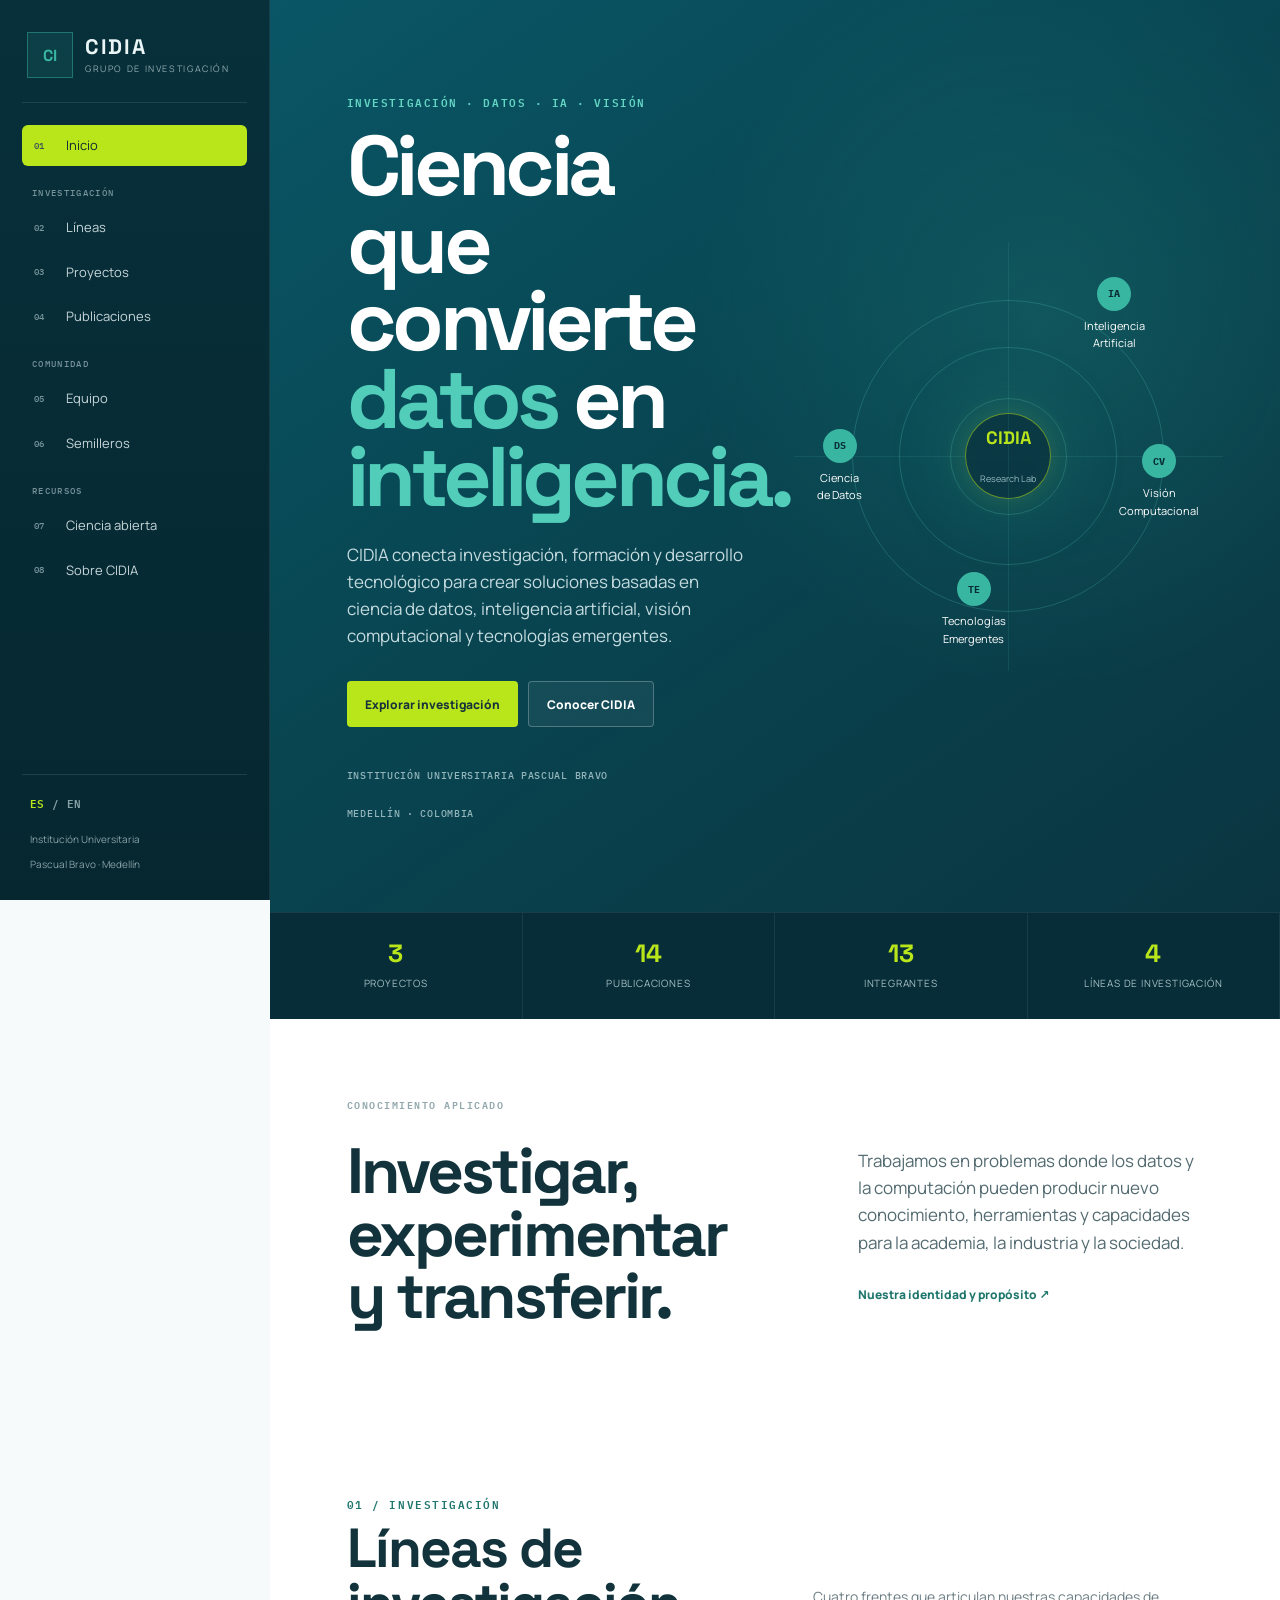
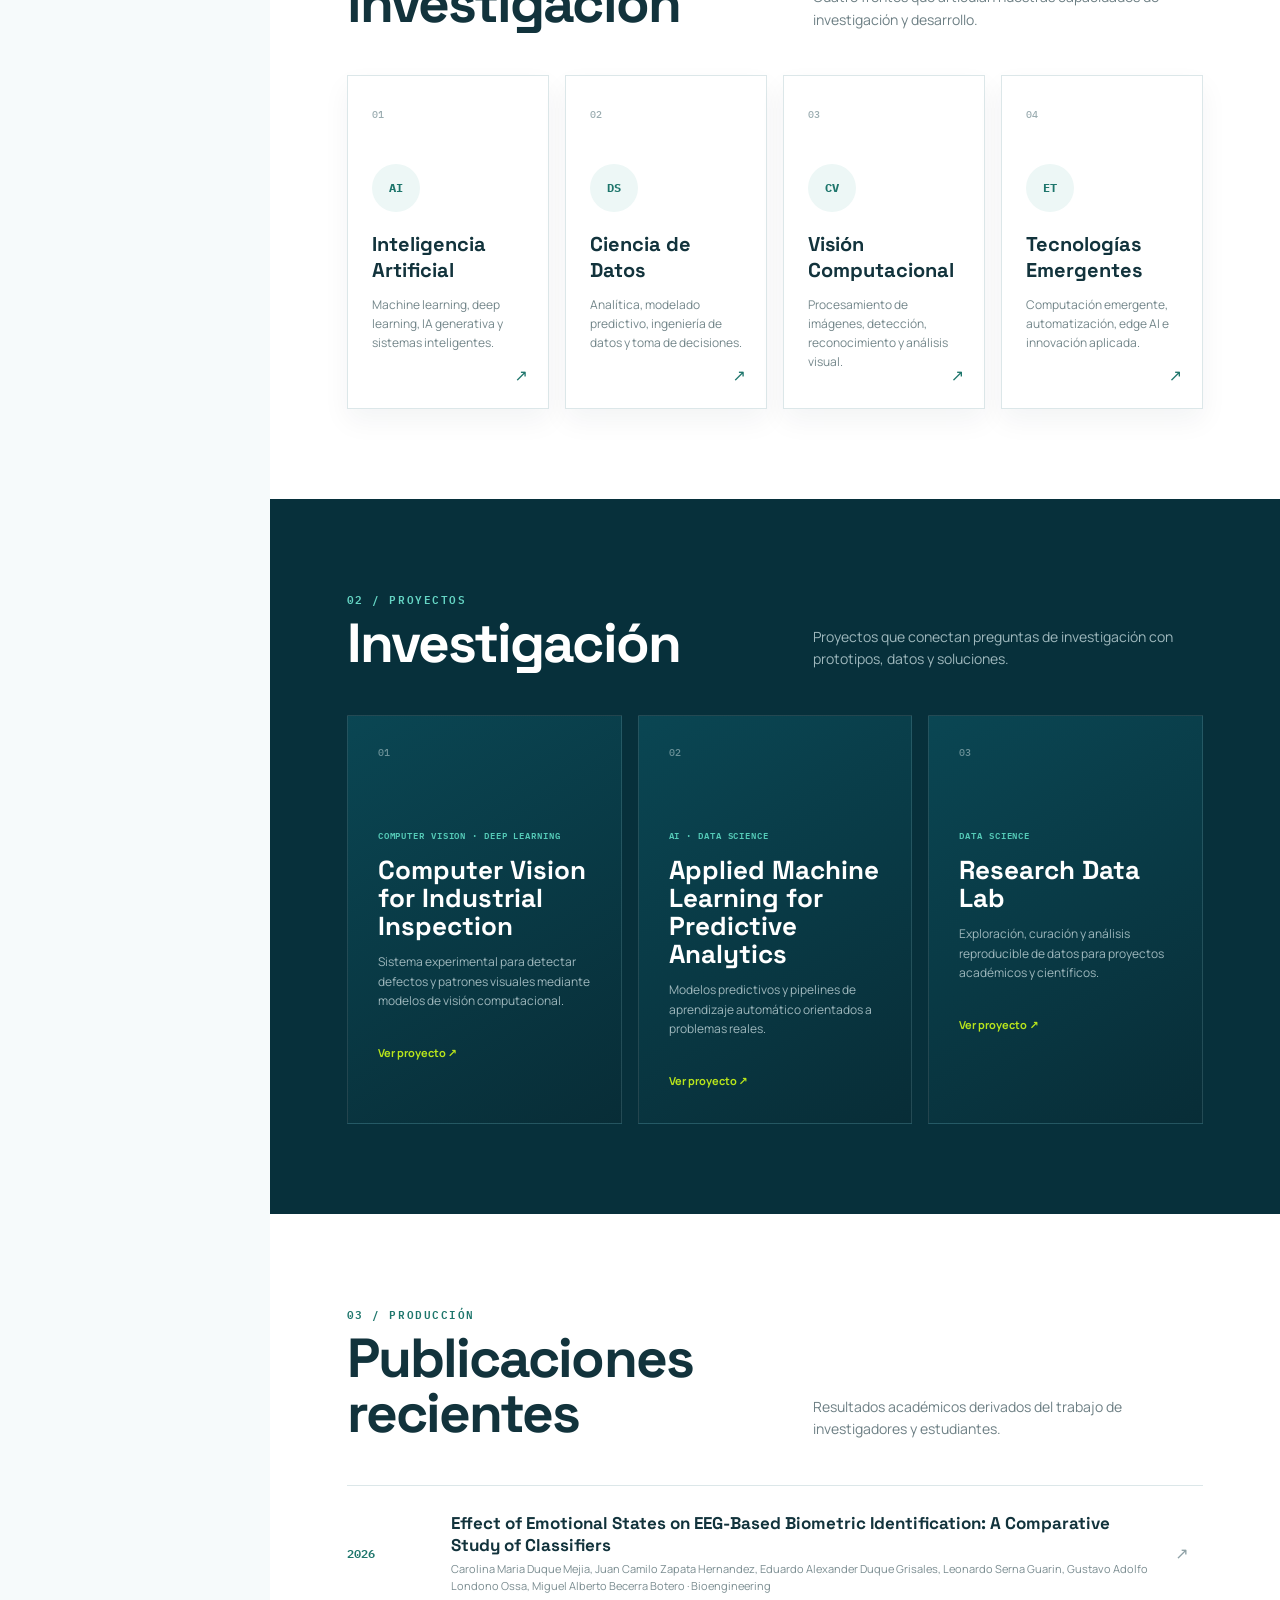
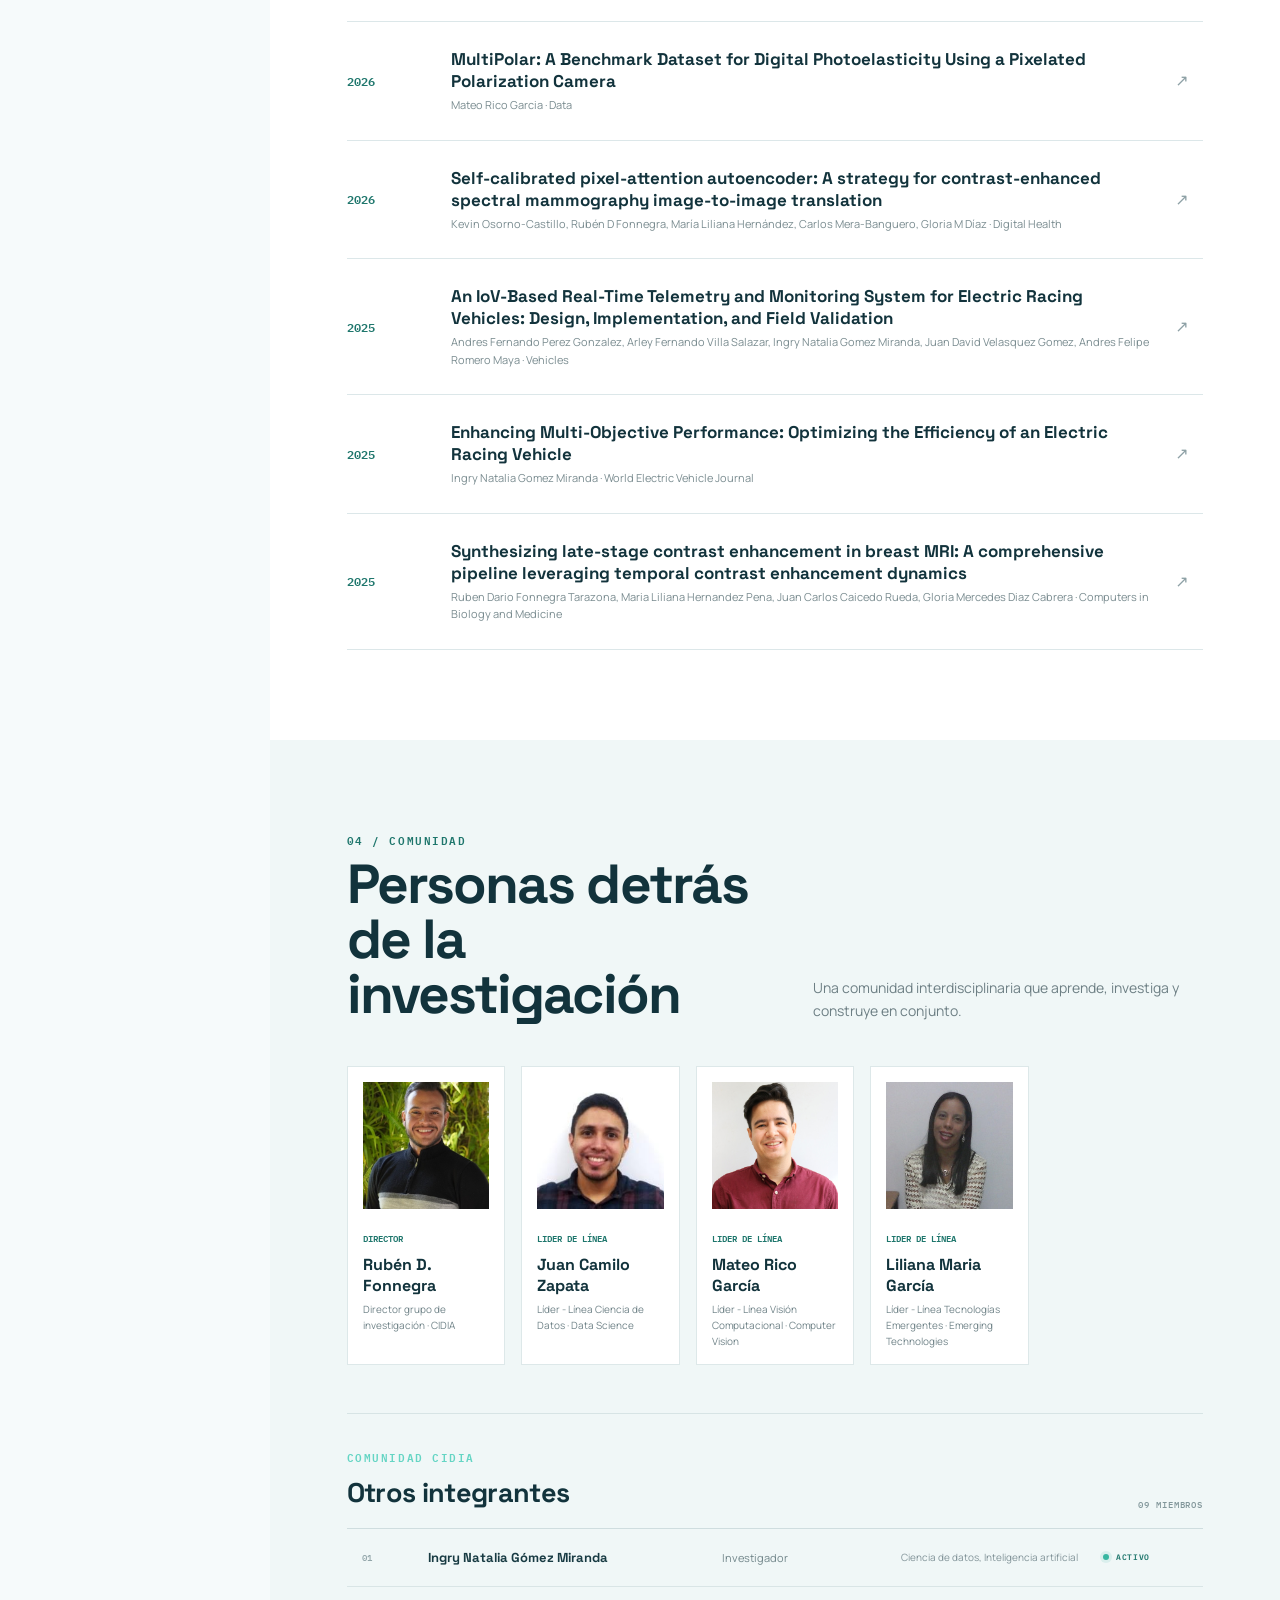
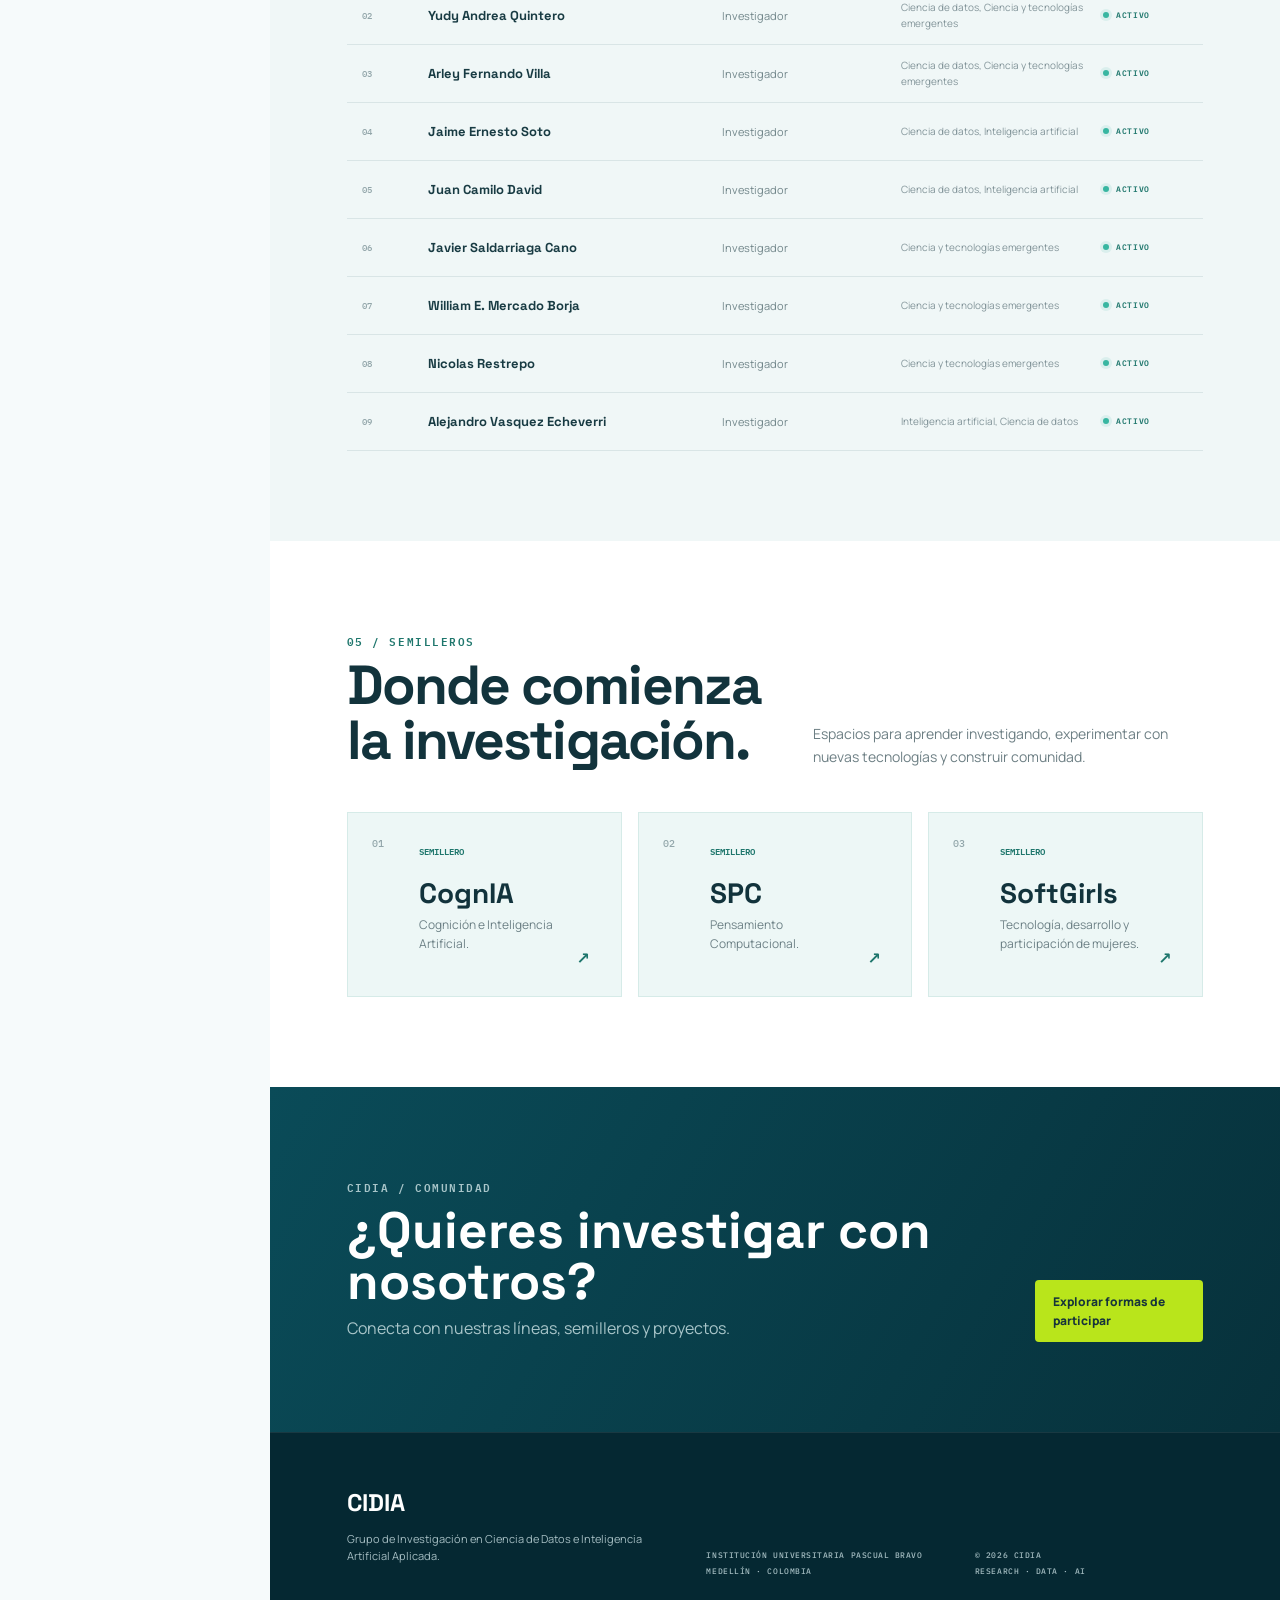
==== index.html @ 4a0ccb15 "Initial website" ====
<!DOCTYPE html>
<html lang="es">

<head>
  <!-- =====================================================
       METADATA
       ===================================================== -->
  <meta charset="UTF-8">
  <meta name="viewport" content="width=device-width, initial-scale=1">
  <meta name="description" content="CIDIA — Grupo de Investigación en Ciencia de Datos e Inteligencia Artificial Aplicada.">

  <title>CIDIA | Ciencia de Datos e Inteligencia Artificial</title>

  <!-- =====================================================
       FONTS
       ===================================================== -->
  <link rel="preconnect" href="https://fonts.googleapis.com">
  <link rel="preconnect" href="https://fonts.gstatic.com" crossorigin>
  <link href="https://fonts.googleapis.com/css2?family=IBM+Plex+Mono:wght@400;500;600&family=Manrope:wght@400;500;600;700;800&family=Space+Grotesk:wght@500;600;700&display=swap" rel="stylesheet">

  <!-- Main stylesheet -->
  <link rel="stylesheet" href="assets/css/styles.css">
</head>

<body>

  <!-- =====================================================
       SIDEBAR
       ===================================================== -->
  <aside class="sidebar" id="sidebar">

    <!-- Brand -->
    <a class="brand" href="#home">
      <span class="brand-symbol">CI</span>

      <span>
        <strong>CIDIA</strong>
        <small>Grupo de Investigación</small>
      </span>
    </a>

    <!-- Navigation -->
    <nav class="side-nav" aria-label="Navegación principal">

      <a class="active" href="#home">
        <span>01</span>
        Inicio
      </a>

      <p>Investigación</p>

      <a href="#research">
        <span>02</span>
        Líneas
      </a>

      <a href="#projects">
        <span>03</span>
        Proyectos
      </a>

      <a href="#publications">
        <span>04</span>
        Publicaciones
      </a>

      <p>Comunidad</p>

      <a href="#people">
        <span>05</span>
        Equipo
      </a>

      <a href="#seedbeds">
        <span>06</span>
        Semilleros
      </a>

      <p>Recursos</p>

      <a href="page.html?content=pages/open-science">
        <span>07</span>
        Ciencia abierta
      </a>

      <a href="page.html?content=pages/about">
        <span>08</span>
        Sobre CIDIA
      </a>

    </nav>

    <!-- Sidebar footer -->
    <div class="sidebar-bottom">

      <div class="language">
        <a class="active" href="index.html">ES</a>
        <span>/</span>
        <a href="#" title="Versión inglesa por configurar">EN</a>
      </div>

      <small>
        Institución Universitaria<br>
        Pascual Bravo · Medellín
      </small>

    </div>

  </aside>


  <!-- =====================================================
       MOBILE HEADER
       ===================================================== -->
  <header class="mobile-header">

    <a class="mobile-brand" href="#home">CIDIA</a>

    <button
      id="menuToggle"
      aria-label="Abrir navegación"
      aria-expanded="false">
      ☰
    </button>

  </header>


  <!-- =====================================================
       MAIN SITE
       ===================================================== -->
  <main class="site-shell">


    <!-- ===================================================
         01. HERO
         =================================================== -->
    <section class="hero" id="home">

      <!-- Hero content -->
      <div class="hero-content">

        <p class="eyebrow">
          INVESTIGACIÓN · DATOS · IA · VISIÓN
        </p>

        <h1>
          Ciencia que convierte
          <span>datos</span>
          en
          <span>inteligencia.</span>
        </h1>

        <p class="hero-lead">
          CIDIA conecta investigación, formación y desarrollo tecnológico
          para crear soluciones basadas en ciencia de datos, inteligencia
          artificial, visión computacional y tecnologías emergentes.
        </p>

        <div class="hero-actions">

          <a class="button primary" href="#research">
            Explorar investigación
          </a>

          <a class="button ghost" href="page.html?content=pages/about">
            Conocer CIDIA
          </a>

        </div>

        <div class="hero-meta">
          <span>Institución Universitaria Pascual Bravo</span>
          <span>Medellín · Colombia</span>
        </div>

      </div>


      <!-- Research orbit -->
      <div
        class="research-orbit"
        aria-label="Ecosistema de investigación CIDIA">

        <div class="orbit orbit-a"></div>
        <div class="orbit orbit-b"></div>
        <div class="orbit orbit-c"></div>

        <div class="pulse"></div>

        <div class="node center">
          <strong>CIDIA</strong>
          <small>Research Lab</small>
        </div>

        <div class="node node-ai">
          <b>IA</b>
          <span>Inteligencia<br>Artificial</span>
        </div>

        <div class="node node-data">
          <b>DS</b>
          <span>Ciencia<br>de Datos</span>
        </div>

        <div class="node node-vision">
          <b>CV</b>
          <span>Visión<br>Computacional</span>
        </div>

        <div class="node node-tech">
          <b>TE</b>
          <span>Tecnologías<br>Emergentes</span>
        </div>

      </div>

    </section>


    <!-- ===================================================
         02. CIDIA EN CIFRAS
         =================================================== -->
    <section class="stats-strip" aria-label="CIDIA en cifras">

      <article>
        <strong id="statProjects">—</strong>
        <span>Proyectos</span>
      </article>

      <article>
        <strong id="statPublications">—</strong>
        <span>Publicaciones</span>
      </article>

      <article>
        <strong id="statPeople">—</strong>
        <span>Integrantes</span>
      </article>

      <article>
        <strong>4</strong>
        <span>Líneas de investigación</span>
      </article>

    </section>


    <!-- ===================================================
         03. INTRODUCCIÓN
         =================================================== -->
    <section class="light-section intro-section">

      <div class="section-kicker">
        CONOCIMIENTO APLICADO
      </div>

      <div class="intro-grid">

        <h2>
          Investigar, experimentar y transferir.
        </h2>

        <div>

          <p>
            Trabajamos en problemas donde los datos y la computación pueden
            producir nuevo conocimiento, herramientas y capacidades para la
            academia, la industria y la sociedad.
          </p>

          <a
            class="text-link"
            href="page.html?content=pages/about">
            Nuestra identidad y propósito
            <span>↗</span>
          </a>

        </div>

      </div>

    </section>


    <!-- ===================================================
         04. LÍNEAS DE INVESTIGACIÓN
         =================================================== -->
    <section class="light-section" id="research">

      <div class="section-heading">

        <div>
          <p class="eyebrow dark">01 / INVESTIGACIÓN</p>
          <h2>Líneas de investigación</h2>
        </div>

        <p>
          Cuatro frentes que articulan nuestras capacidades de
          investigación y desarrollo.
        </p>

      </div>


      <div class="research-cards">

        <!-- Artificial Intelligence -->
        <a
          class="research-card"
          href="page.html?content=research/artificial-intelligence">

          <span class="card-no">01</span>

          <div class="card-icon">AI</div>

          <h3>Inteligencia Artificial</h3>

          <p>
            Machine learning, deep learning, IA generativa
            y sistemas inteligentes.
          </p>

          <span class="card-arrow">↗</span>

        </a>


        <!-- Data Science -->
        <a
          class="research-card"
          href="page.html?content=research/data-science">

          <span class="card-no">02</span>

          <div class="card-icon">DS</div>

          <h3>Ciencia de Datos</h3>

          <p>
            Analítica, modelado predictivo, ingeniería de datos
            y toma de decisiones.
          </p>

          <span class="card-arrow">↗</span>

        </a>


        <!-- Computer Vision -->
        <a
          class="research-card"
          href="page.html?content=research/computer-vision">

          <span class="card-no">03</span>

          <div class="card-icon">CV</div>

          <h3>Visión Computacional</h3>

          <p>
            Procesamiento de imágenes, detección,
            reconocimiento y análisis visual.
          </p>

          <span class="card-arrow">↗</span>

        </a>


        <!-- Emerging Technologies -->
        <a
          class="research-card"
          href="page.html?content=research/emerging-technologies">

          <span class="card-no">04</span>

          <div class="card-icon">ET</div>

          <h3>Tecnologías Emergentes</h3>

          <p>
            Computación emergente, automatización,
            edge AI e innovación aplicada.
          </p>

          <span class="card-arrow">↗</span>

        </a>

      </div>

    </section>


    <!-- ===================================================
         05. PROYECTOS
         =================================================== -->
    <section class="dark-band" id="projects">

      <div class="section-heading inverse">

        <div>
          <p class="eyebrow">02 / PROYECTOS</p>
          <h2>Investigación</h2>
        </div>

        <p>
          Proyectos que conectan preguntas de investigación
          con prototipos, datos y soluciones.
        </p>

      </div>

      <!-- Generated by main.js -->
      <div class="project-grid" id="projectGrid">
        <p class="loading">Cargando proyectos…</p>
      </div>

    </section>


    <!-- ===================================================
         06. PUBLICACIONES
         =================================================== -->
    <section class="light-section" id="publications">

      <div class="section-heading">

        <div>
          <p class="eyebrow dark">03 / PRODUCCIÓN</p>
          <h2>Publicaciones recientes</h2>
        </div>

        <p>
          Resultados académicos derivados del trabajo
          de investigadores y estudiantes.
        </p>

      </div>

      <!-- Generated by main.js -->
      <div class="publication-list" id="publicationList">
        <p class="loading">Cargando publicaciones…</p>
      </div>

    </section>


    <!-- ===================================================
         07. COMUNIDAD
         =================================================== -->
    <section class="soft-section" id="people">

      <div class="section-heading">

        <div>
          <p class="eyebrow dark">04 / COMUNIDAD</p>
          <h2>Personas detrás de la investigación</h2>
        </div>

        <p>
          Una comunidad interdisciplinaria que aprende,
          investiga y construye en conjunto.
        </p>

      </div>


      <!-- Featured members
           Generated from people.json by main.js -->
      <div class="people-grid" id="peopleGrid">
        <p class="loading">Cargando equipo…</p>
      </div>


      <!-- =================================================
           ADDITIONAL MEMBERS DIRECTORY
           ================================================= -->
      <div class="community-directory">
        <div class="community-directory-header">
          <div>
            <span class="mono-label">COMUNIDAD CIDIA</span>
            <h3>Otros integrantes</h3>
          </div>
          <span class="community-count" id="communityCount">— MIEMBROS</span>
        </div>

        <div class="community-members" id="communityMembers">
          <p class="loading">Cargando integrantes…</p>
        </div>
      </div>

    </section>


    <!-- ===================================================
         08. SEMILLEROS
         =================================================== -->
    <section class="light-section seedbeds" id="seedbeds">

      <div class="section-heading">

        <div>
          <p class="eyebrow dark">05 / SEMILLEROS</p>
          <h2>Donde comienza la investigación.</h2>
        </div>

        <p>
          Espacios para aprender investigando, experimentar
          con nuevas tecnologías y construir comunidad.
        </p>

      </div>


      <div class="seedbed-grid">

        <!-- CognIA -->
        <a
          class="seedbed-card"
          href="page.html?content=seedbeds/cognia">

          <span>01</span>

          <div>
            <small>SEMILLERO</small>
            <h3>CognIA</h3>
            <p>Cognición e Inteligencia Artificial.</p>
          </div>

          <b>↗</b>

        </a>


        <!-- SPC -->
        <a
          class="seedbed-card"
          href="page.html?content=seedbeds/spc">

          <span>02</span>

          <div>
            <small>SEMILLERO</small>
            <h3>SPC</h3>
            <p>Pensamiento Computacional.</p>
          </div>

          <b>↗</b>

        </a>


        <!-- SoftGirls -->
        <a
          class="seedbed-card"
          href="page.html?content=seedbeds/softgirls">

          <span>03</span>

          <div>
            <small>SEMILLERO</small>
            <h3>SoftGirls</h3>
            <p>Tecnología, desarrollo y participación de mujeres.</p>
          </div>

          <b>↗</b>

        </a>

      </div>

    </section>


    <!-- ===================================================
         09. PARTICIPA
         =================================================== -->
    <section class="open-call">

      <div>

        <p class="eyebrow">
          CIDIA / COMUNIDAD
        </p>

        <h2>
          ¿Quieres investigar con nosotros?
        </h2>

        <p>
          Conecta con nuestras líneas, semilleros y proyectos.
        </p>

      </div>

      <a
        class="button primary"
        href="page.html?content=pages/join">
        Explorar formas de participar
      </a>

    </section>


    <!-- ===================================================
         10. FOOTER
         =================================================== -->
    <footer class="site-footer">

      <div>
        <strong>CIDIA</strong>

        <p>
          Grupo de Investigación en Ciencia de Datos
          e Inteligencia Artificial Aplicada.
        </p>
      </div>

      <div>
        <small>Institución Universitaria Pascual Bravo</small>
        <small>Medellín · Colombia</small>
      </div>

      <div>
        <small>© 2026 CIDIA</small>
        <small>Research · Data · AI</small>
      </div>

    </footer>

  </main>


  <!-- =====================================================
       JAVASCRIPT
       ===================================================== -->
  <script src="assets/js/main.js"></script>

</body>
</html>
---- assets/css/styles.css ----
/* =========================================================
   CIDIA — MAIN STYLESHEET
   =========================================================
   01. Variables
   02. Base
   03. Sidebar
   04. Mobile header
   05. Home — Hero
   06. Home — Statistics
   07. Sections
   08. Research cards
   09. Projects
   10. Publications
   11. People
   12. Seedbeds
   13. Open call
   14. Footer
   15. Internal pages / Markdown hero
   16. Markdown content
   17. Article sidebar
   18. Responsive
   ========================================================= */


/* =========================================================
   01. VARIABLES
   ========================================================= */

:root {
  --navy: #082b36;
  --navy-2: #0b3945;
  --ink: #12333c;
  --paper: #f6fafb;
  --white: #fff;
  --muted: #6e7f84;
  --line: #dce7e9;

  --teal: #38b6a1;
  --teal-dark: #1e766c;
  --lime: #b9e51b;
  --yellow: #d8c75f;
  --soft: #edf7f6;

  --sidebar: 270px;
  --max: 1180px;

  --shadow: 0 16px 45px rgba(6, 43, 54, .12);
}


/* =========================================================
   02. BASE
   ========================================================= */

* {
  box-sizing: border-box;
}

html {
  scroll-behavior: smooth;
}

body {
  margin: 0;
  background: var(--paper);
  color: var(--ink);
  font-family: "Manrope", system-ui, sans-serif;
  line-height: 1.6;
}

a {
  color: inherit;
  text-decoration: none;
}

img {
  display: block;
  max-width: 100%;
}

button {
  font: inherit;
}

.site-shell {
  margin-left: var(--sidebar);
  min-width: 0;
}


/* =========================================================
   03. SIDEBAR
   ========================================================= */

.sidebar {
  position: fixed;
  inset: 0 auto 0 0;
  width: var(--sidebar);
  z-index: 50;
  padding: 28px 22px 24px;

  display: flex;
  flex-direction: column;

  background: linear-gradient(180deg, #07303b, #062730);
  color: #eaf5f6;
  border-right: 1px solid rgba(255, 255, 255, .08);
}

/* Brand */

.brand {
  display: flex;
  align-items: center;
  gap: 12px;
  padding: 4px 5px 24px;
  border-bottom: 1px solid rgba(255, 255, 255, .1);
}

.brand-symbol {
  width: 46px;
  height: 46px;

  display: grid;
  place-items: center;

  border: 1px solid rgba(56, 182, 161, .45);
  background: rgba(56, 182, 161, .11);
  color: var(--teal);

  font: 700 16px "Space Grotesk";
}

.brand strong {
  display: block;
  font: 700 21px "Space Grotesk";
  letter-spacing: .08em;
}

.brand small {
  display: block;
  margin-top: 2px;

  color: #92abb0;
  font-size: 9px;
  text-transform: uppercase;
  letter-spacing: .18em;
}

/* Navigation */

.side-nav {
  display: flex;
  flex-direction: column;
  gap: 4px;
  padding-top: 22px;
}

.side-nav p {
  margin: 17px 10px 5px;
  color: #769198;

  font: 500 9px "IBM Plex Mono";
  letter-spacing: .15em;
  text-transform: uppercase;
}

.side-nav a {
  display: flex;
  align-items: center;
  gap: 10px;

  padding: 10px 12px;
  border-radius: 6px;

  color: #c7d6d9;
  font-size: 13px;

  transition: .2s;
}

.side-nav a span {
  width: 22px;
  color: #78969c;
  font: 500 9px "IBM Plex Mono";
}

.side-nav a:hover,
.side-nav a.active {
  background: var(--lime);
  color: #102d34;
}

.side-nav a:hover span,
.side-nav a.active span {
  color: #38545a;
}

/* Sidebar bottom */

.sidebar-bottom {
  margin-top: auto;
  padding: 18px 8px 0;

  border-top: 1px solid rgba(255, 255, 255, .1);
  color: #87a1a6;
}

.sidebar-bottom small {
  font-size: 10px;
  line-height: 1.5;
}

.language {
  display: flex;
  gap: 8px;
  margin-bottom: 13px;

  font: 600 11px "IBM Plex Mono";
}

.language a.active {
  color: var(--lime);
}


/* =========================================================
   04. MOBILE HEADER
   ========================================================= */

.mobile-header {
  display: none;
}


/* =========================================================
   05. HOME — HERO
   ========================================================= */

.hero {
  min-height: 760px;
  padding: 92px max(6vw, 50px);

  display: grid;
  grid-template-columns: minmax(0, 1.15fr) minmax(390px, .85fr);
  align-items: center;
  gap: 70px;

  overflow: hidden;
  color: white;

  background:
    radial-gradient(
      circle at 77% 35%,
      rgba(56, 182, 161, .16),
      transparent 23rem
    ),
    linear-gradient(
      145deg,
      #0a5666 0%,
      #084652 45%,
      #0a3540 100%
    );
}

/* Shared labels */

.eyebrow,
.mono-label {
  margin: 0;
  color: #65d5c4;

  font: 600 11px "IBM Plex Mono";
  letter-spacing: .14em;
  text-transform: uppercase;
}

.eyebrow.dark {
  color: var(--teal-dark);
}

/* Hero typography */

.hero h1 {
  max-width: 780px;
  margin: 17px 0 24px;

  font: 700 clamp(54px, 6.6vw, 102px)/.92 "Space Grotesk";
  letter-spacing: -.055em;
}

.hero h1 span {
  color: #52cdb9;
}

.hero-lead {
  max-width: 700px;
  color: #c5dbdf;
  font-size: 17px;
}

/* Hero buttons */

.hero-actions {
  display: flex;
  flex-wrap: wrap;
  gap: 10px;
  margin-top: 32px;
}

.button {
  min-height: 46px;
  padding: 12px 18px;

  display: inline-flex;
  align-items: center;
  justify-content: center;

  border-radius: 4px;

  font-weight: 800;
  font-size: 12px;

  transition: .2s;
}

.button:hover {
  transform: translateY(-2px);
}

.button.primary {
  background: var(--lime);
  color: #17343b;
}

.button.ghost {
  border: 1px solid rgba(255, 255, 255, .25);
  background: rgba(255, 255, 255, .05);
  color: white;
}

.hero-meta {
  display: flex;
  flex-wrap: wrap;
  gap: 25px;
  margin-top: 42px;

  color: #93b5bb;

  font: 500 10px "IBM Plex Mono";
  text-transform: uppercase;
  letter-spacing: .07em;
}


/* =========================================================
   05.1 HERO — RESEARCH ORBIT
   ========================================================= */

.research-orbit {
  position: relative;
  width: min(100%, 530px);
  aspect-ratio: 1;
  margin: auto;
}

.orbit {
  position: absolute;
  inset: 10%;

  border: 1px solid rgba(95, 214, 196, .22);
  border-radius: 50%;
}

.orbit-b {
  inset: 22%;
}

.orbit-c {
  inset: 35%;
}

.research-orbit::before,
.research-orbit::after {
  content: "";
  position: absolute;
  inset: 50% -5% auto;

  border-top: 1px solid rgba(95, 214, 196, .1);
}

.research-orbit::after {
  transform: rotate(90deg);
}

.pulse {
  position: absolute;
  inset: 42%;

  border-radius: 50%;
  box-shadow: 0 0 70px 28px rgba(58, 194, 171, .13);
}

.node {
  position: absolute;

  display: grid;
  place-items: center;

  text-align: center;
  color: white;
  font-size: 11px;
}

.node b {
  width: 34px;
  height: 34px;
  margin-bottom: 6px;

  display: grid;
  place-items: center;

  border-radius: 50%;
  background: var(--teal);
  color: #082d36;

  font: 700 10px "IBM Plex Mono";
}

.node.center {
  inset: 39%;

  border: 1px solid rgba(185, 229, 27, .52);
  border-radius: 50%;

  background: rgba(10, 53, 64, .86);
  box-shadow: 0 0 30px rgba(185, 229, 27, .13);
}

.node.center strong {
  color: var(--lime);
  font: 700 18px "Space Grotesk";
}

.node.center small {
  color: #93b9bf;
  font-size: 9px;
}

.node-ai {
  top: 4%;
  right: 15%;
}

.node-data {
  left: 1%;
  top: 43%;
}

.node-vision {
  right: 1%;
  top: 47%;
}

.node-tech {
  bottom: 1%;
  left: 33%;
}


/* =========================================================
   06. HOME — STATISTICS
   ========================================================= */

.stats-strip {
  display: grid;
  grid-template-columns: repeat(4, 1fr);

  background: #062d38;
  color: white;

  border-top: 1px solid rgba(255, 255, 255, .08);
}

.stats-strip article {
  padding: 24px 25px;
  text-align: center;

  border-right: 1px solid rgba(255, 255, 255, .08);
}

.stats-strip strong {
  display: block;
  color: var(--lime);
  font: 700 25px "Space Grotesk";
}

.stats-strip span {
  color: #a8c0c5;

  font-size: 10px;
  text-transform: uppercase;
  letter-spacing: .08em;
}


/* =========================================================
   07. GENERAL SECTIONS
   ========================================================= */

.light-section,
.soft-section,
.dark-band,
.open-call {
  padding: 90px max(6vw, 50px);
}

.light-section {
  background: #fff;
}

.soft-section {
  background: #f0f7f7;
}

.dark-band {
  background: #07303b;
  color: white;
}


/* =========================================================
   07.1 INTRO SECTION
   ========================================================= */

.intro-section {
  padding-top: 76px;
  padding-bottom: 76px;
}

.section-kicker {
  margin-bottom: 27px;

  color: #92a8ad;

  font: 600 10px "IBM Plex Mono";
  letter-spacing: .15em;
  text-transform: uppercase;
}

.intro-grid {
  max-width: var(--max);
  margin: auto;

  display: grid;
  grid-template-columns: 1.1fr .9fr;
  gap: 90px;
}

.intro-grid h2 {
  margin: 0;

  font: 700 clamp(42px, 5vw, 72px)/.98 "Space Grotesk";
  letter-spacing: -.045em;
}

.intro-grid p {
  margin-top: 7px;
  color: #526a70;
  font-size: 17px;
}

.text-link {
  display: inline-block;
  margin-top: 12px;

  color: var(--teal-dark);
  font-weight: 800;
  font-size: 12px;
}


/* =========================================================
   07.2 SECTION HEADINGS
   ========================================================= */

.section-heading {
  max-width: var(--max);
  margin: 0 auto 44px;

  display: grid;
  grid-template-columns: 1fr 390px;
  align-items: end;
  gap: 50px;
}

.section-heading h2 {
  margin: 8px 0 0;

  font: 700 clamp(36px, 4.3vw, 58px)/1 "Space Grotesk";
  letter-spacing: -.035em;
}

.section-heading > p {
  margin: 0;
  color: #6d7f84;
  font-size: 14px;
}

.section-heading.inverse > p {
  color: #9fb8bd;
}


/* =========================================================
   08. RESEARCH CARDS
   ========================================================= */

.research-cards,
.project-grid,
.people-grid,
.seedbed-grid {
  max-width: var(--max);
  margin: auto;

  display: grid;
  gap: 16px;
}

.research-cards {
  grid-template-columns: repeat(4, 1fr);
}

.research-card {
  position: relative;
  min-height: 285px;
  padding: 24px;

  background: #fff;
  border: 1px solid var(--line);

  box-shadow: 0 12px 26px rgba(8, 43, 54, .05);
  transition: .25s;
}

.research-card:hover {
  transform: translateY(-6px);
  box-shadow: var(--shadow);
}

.card-no {
  color: #9aacb0;
  font: 500 10px "IBM Plex Mono";
}

.card-icon {
  width: 48px;
  height: 48px;
  margin: 38px 0 19px;

  display: grid;
  place-items: center;

  border-radius: 50%;
  background: var(--soft);
  color: var(--teal-dark);

  font: 700 12px "IBM Plex Mono";
}

.research-card h3 {
  margin: 0;
  font: 700 20px "Space Grotesk";
}

.research-card p {
  color: #73868a;
  font-size: 12px;
}

.card-arrow {
  position: absolute;
  right: 20px;
  bottom: 19px;

  color: var(--teal-dark);
}


/* =========================================================
   09. PROJECTS
   ========================================================= */

.project-grid {
  grid-template-columns: repeat(3, 1fr);
}

.project-card {
  min-height: 330px;
  padding: 30px;

  background: linear-gradient(150deg, #0a4653, #082d37);
  border: 1px solid rgba(255, 255, 255, .11);

  transition: .2s;
}

.project-card:hover {
  transform: translateY(-4px);
  border-color: rgba(185, 229, 27, .5);
}

.project-index {
  display: block;
  margin-bottom: 62px;

  color: #6c9299;
  font: 500 10px "IBM Plex Mono";
}

.project-card small {
  color: #55cbb8;

  font: 600 9px "IBM Plex Mono";
  letter-spacing: .1em;
}

.project-card h3 {
  margin: 10px 0;
  font: 700 26px/1.08 "Space Grotesk";
}

.project-card p {
  color: #9fb8bd;
  font-size: 12px;
}

.project-card b {
  display: inline-block;
  margin-top: 22px;

  color: var(--lime);
  font-size: 11px;
}


/* =========================================================
   10. PUBLICATIONS
   ========================================================= */

.publication-list {
  max-width: var(--max);
  margin: auto;

  border-top: 1px solid var(--line);
}

.publication-row {
  padding: 26px 0;

  display: grid;
  grid-template-columns: 80px 1fr 28px;
  gap: 24px;
  align-items: center;

  border-bottom: 1px solid var(--line);
}

.publication-row > strong {
  color: var(--teal-dark);
  font: 600 12px "IBM Plex Mono";
}

.publication-row h3 {
  margin: 0 0 4px;
  font: 700 17px "Space Grotesk";
}

.publication-row p {
  margin: 0;
  color: #7a8c90;
  font-size: 11px;
}

.publication-row > span {
  color: #8ea1a6;
}


/* =========================================================
   11. PEOPLE
   ========================================================= */

.people-grid {
  grid-template-columns: repeat(5, 1fr);
}

.person-card {
  padding: 15px;

  background: white;
  border: 1px solid #dde8e9;
}

.person-image {
  aspect-ratio: 1;
  margin-bottom: 15px;

  overflow: hidden;
  background: #dce9e9;
}

.person-image img {
  width: 100%;
  height: 100%;
  object-fit: cover;
}

.person-image span {
  height: 100%;

  display: grid;
  place-items: center;

  color: #6c9696;
  font: 700 50px "Space Grotesk";
}

.person-card small {
  color: var(--teal-dark);
  font: 600 9px "IBM Plex Mono";
}

.person-card h3 {
  margin: 5px 0;
  font: 700 16px "Space Grotesk";
}

.person-card p {
  margin: 0;
  color: #718489;
  font-size: 10px;
}

/* =========================================================
   11.1 COMMUNITY DIRECTORY
   Additional CIDIA members
   ========================================================= */

.community-directory {
  max-width: var(--max);
  margin: 48px auto 0;
  padding-top: 30px;
  border-top: 1px solid #d7e4e5;
}

.community-directory-header {
  display: flex;
  align-items: end;
  justify-content: space-between;
  gap: 30px;
  margin-bottom: 18px;
}

.community-directory-header h3 {
  margin: 5px 0 0;
  color: var(--ink);
  font: 700 27px "Space Grotesk";
  letter-spacing: -.025em;
}

.community-count {
  color: #81969a;
  font: 500 9px "IBM Plex Mono";
  letter-spacing: .1em;
}

.community-members {
  border-top: 1px solid #cfdddf;
}

.community-member {
  display: grid;
  grid-template-columns: 48px minmax(190px, 1.2fr) minmax(130px, .7fr) minmax(150px, .8fr) 85px;
  align-items: center;
  gap: 18px;
  min-height: 58px;
  padding: 0 15px;
  border-bottom: 1px solid #d9e5e6;
  transition: background .18s, padding .18s;
}

.member-area {
  color: #829499;
  font-size: 10px;
}

.community-member:hover {
  padding-left: 20px;
  background: rgba(56, 182, 161, .055);
}

.member-number {
  color: #91a5a9;
  font: 500 9px "IBM Plex Mono";
}

.community-member strong {
  color: #183b43;
  font: 700 13px "Space Grotesk";
}

.member-role {
  color: #71868a;
  font-size: 11px;
}

.member-status {
  display: flex;
  align-items: center;
  gap: 7px;
  color: var(--teal-dark);
  font: 600 8px "IBM Plex Mono";
  letter-spacing: .08em;
  text-transform: uppercase;
}

.member-status i {
  width: 6px;
  height: 6px;
  flex: 0 0 6px;
  border-radius: 50%;
  background: var(--teal);
  box-shadow: 0 0 0 3px rgba(56, 182, 161, .12);
}

@media (max-width: 620px) {
  .community-directory {
    margin-top: 38px;
  }

  .community-directory-header {
    align-items: flex-start;
    flex-direction: column;
    gap: 5px;
  }

  .community-member {
    grid-template-columns: 30px 1fr;
    gap: 3px 10px;
    padding: 13px 8px;
  }

  .community-member:hover {
    padding-left: 8px;
  }

  .member-number {
    grid-row: 1 / 3;
    align-self: start;
    padding-top: 3px;
  }

  .member-role {
    grid-column: 2;
  }

  .member-status {
    grid-column: 2;
    margin-top: 5px;
  }
}

/* =========================================================
   12. SEEDBEDS / SEMILLEROS
   ========================================================= */

.seedbed-grid {
  grid-template-columns: repeat(3, 1fr);
}

.seedbed-card {
  min-height: 185px;
  padding: 24px;

  display: grid;
  grid-template-columns: 35px 1fr 20px;
  gap: 12px;

  background: var(--soft);
  border: 1px solid #d6ebe8;
}

.seedbed-card > span {
  color: #92a6aa;
  font: 500 10px "IBM Plex Mono";
}

.seedbed-card small {
  color: var(--teal-dark);
  font: 600 9px "IBM Plex Mono";
}

.seedbed-card h3 {
  margin: 12px 0 4px;
  font: 700 28px "Space Grotesk";
}

.seedbed-card p {
  margin: 0;
  color: #6d8186;
  font-size: 12px;
}

.seedbed-card > b {
  align-self: end;
  color: var(--teal-dark);
}


/* =========================================================
   13. OPEN CALL
   ========================================================= */

.open-call {
  display: flex;
  justify-content: space-between;
  align-items: end;
  gap: 40px;

  background: linear-gradient(120deg, #0a4b58, #07313b);
  color: white;
}

.open-call h2 {
  margin: 9px 0;
  font: 700 clamp(38px, 4vw, 60px)/1 "Space Grotesk";
}

.open-call p {
  margin: 0;
  color: #a8c5c9;
}


/* =========================================================
   14. FOOTER
   ========================================================= */

.site-footer {
  padding: 54px max(6vw, 50px);

  display: grid;
  grid-template-columns: 1.4fr 1fr 1fr;
  gap: 40px;

  background: #052832;
  color: #a5bdc2;

  border-top: 1px solid rgba(255, 255, 255, .08);
}

.site-footer strong {
  color: white;
  font: 700 24px "Space Grotesk";
}

.site-footer p {
  max-width: 420px;
  font-size: 11px;
}

.site-footer > div:not(:first-child) {
  display: flex;
  flex-direction: column;
  justify-content: end;
  gap: 6px;

  font: 500 9px "IBM Plex Mono";
  text-transform: uppercase;
  letter-spacing: .06em;
}


/* =========================================================
   15. INTERNAL PAGES / MARKDOWN HERO
   ========================================================= */

.internal-shell {
  min-height: 100vh;
  background: #fff;
}

.content-hero {
  min-height: 390px;
  padding: 75px max(8vw, 70px) 65px;

  color: white;

  background:
    radial-gradient(
      circle at 78% 40%,
      rgba(56, 182, 161, .17),
      transparent 20rem
    ),
    linear-gradient(
      145deg,
      #0a5666,
      #07313b
    );
}

/* Back link */

.back-link {
  display: inline-block;
  margin-bottom: 70px;

  color: #9fc3c8;

  font: 600 10px "IBM Plex Mono";
  text-transform: uppercase;
  letter-spacing: .08em;
}

/* Internal page title */

.content-hero h1 {
  max-width: 900px;
  margin: 11px 0 15px;

  font: 700 clamp(46px, 6vw, 82px)/.95 "Space Grotesk";
  letter-spacing: -.045em;
}


/* =========================================================
   15.1 INTERNAL PAGE — SUBTITLE
   =========================================================
   Markdown:
   subtitle: CognIA

   This appears directly below the main title.
   ========================================================= */

.content-subtitle {
  max-width: 760px;
  margin: 18px 0 8px;

  color: #d9eeee;

  font: 600 clamp(18px, 1.8vw, 24px)/1.3 "Space Grotesk";
  letter-spacing: -.01em;
}


/* =========================================================
   15.2 INTERNAL PAGE — SUMMARY
   =========================================================
   Markdown:
   summary: Brief description...
   ========================================================= */

.content-summary {
  max-width: 760px;
  margin: 10px 0 0;

  color: #bed5d9;

  font-size: 16px;
  line-height: 1.65;
}


/* =========================================================
   15.3 INTERNAL PAGE — TAGS
   ========================================================= */

.hero-tags {
  display: flex;
  flex-wrap: wrap;
  gap: 8px;
  margin-top: 24px;
}

.hero-tags span {
  padding: 6px 9px;

  border: 1px solid rgba(255, 255, 255, .18);

  font: 500 9px "IBM Plex Mono";
  text-transform: uppercase;
}


/* =========================================================
   16. MARKDOWN CONTENT
   ========================================================= */

.article-wrap {
  max-width: var(--max);
  margin: auto;
  padding: 70px 45px 100px;

  display: grid;
  grid-template-columns: minmax(0, 1fr) 230px;
  gap: 80px;
}

.markdown-body {
  min-width: 0;
  color: #334e55;
}

/* Hide Markdown H1 because title is already in hero */

.markdown-body h1 {
  display: none;
}

/* Headings */

.markdown-body h2 {
  margin: 54px 0 16px;

  color: #12343d;

  font: 700 34px "Space Grotesk";
  letter-spacing: -.025em;
}

.markdown-body h3 {
  margin: 33px 0 10px;

  color: #173b43;
  font: 700 22px "Space Grotesk";
}

/* Paragraphs and lists */

.markdown-body p,
.markdown-body li {
  color: #536a70;
  font-size: 15px;
}

.markdown-body a {
  color: var(--teal-dark);
  font-weight: 700;
}

/* Quotes */

.markdown-body blockquote {
  margin: 32px 0;
  padding: 20px 24px;

  border-left: 3px solid var(--teal);
  background: var(--soft);
}

/* Inline code */

.markdown-body code {
  padding: 2px 5px;

  border-radius: 3px;
  background: #eef4f4;

  font-family: "IBM Plex Mono";
}

/* Code blocks */

.markdown-body pre {
  overflow: auto;
  padding: 20px;

  background: #082e38;
  color: #d7eeee;
}

.markdown-body pre code {
  padding: 0;
  background: none;
  color: inherit;
}

/* Tables */

.markdown-body table {
  width: 100%;
  border-collapse: collapse;
  font-size: 12px;
}

.markdown-body th,
.markdown-body td {
  padding: 11px;

  border: 1px solid var(--line);
  text-align: left;
}

.markdown-body th {
  background: #f1f7f7;
}


/* =========================================================
   17. ARTICLE SIDEBAR
   ========================================================= */

.article-aside {
  position: sticky;
  top: 30px;
  align-self: start;

  padding: 20px;

  border-top: 2px solid var(--teal);
  background: #f3f8f8;

  color: #73868a;
  font-size: 11px;
}

.article-aside a {
  display: inline-block;
  margin-top: 12px;

  color: var(--teal-dark);
  font-weight: 800;
}

.loading {
  color: #879a9e;
  font-size: 12px;
}

/* =========================================================
   SEEDBED PAGE — CONTACT, LEADER & MEMBERS
   ========================================================= */

.seedbed-contact {
  margin-top: 80px;
  padding-top: 55px;
  border-top: 1px solid var(--line);
}

/* Contact introduction */

.seedbed-contact-header {
  max-width: 760px;
  margin-bottom: 42px;
}

.seedbed-contact-label,
.seedbed-role {
  display: block;
  margin: 0 0 10px;
  color: var(--teal-dark);
  font: 600 9px "IBM Plex Mono";
  letter-spacing: .14em;
  text-transform: uppercase;
}

.seedbed-contact-header h2 {
  margin: 0 0 14px !important;
  color: var(--ink);
  font: 700 clamp(32px, 4vw, 46px)/1.05 "Space Grotesk" !important;
  letter-spacing: -.035em;
}

.seedbed-contact-header p {
  max-width: 680px;
  margin: 0;
  color: #657a7f;
  font-size: 14px;
}


/* Leader card */

.seedbed-leader {
  position: relative;
  display: grid;
  grid-template-columns: 150px 1fr;
  gap: 28px;
  align-items: center;
  margin: 35px 0 55px;
  padding: 25px;
  overflow: hidden;
  background: linear-gradient(120deg, #082f39, #0a4653);
  color: white;
}

.seedbed-leader::after {
  content: "";
  position: absolute;
  width: 230px;
  height: 230px;
  right: -90px;
  top: -100px;
  border: 1px solid rgba(56, 182, 161, .18);
  border-radius: 50%;
  box-shadow:
    0 0 0 35px rgba(56, 182, 161, .035),
    0 0 0 70px rgba(56, 182, 161, .025);
  pointer-events: none;
}

.seedbed-leader-photo {
  position: relative;
  z-index: 1;
  width: 150px;
  aspect-ratio: 1;
  overflow: hidden;
  background: #dce9e9;
}

.seedbed-leader-photo img {
  width: 100%;
  height: 100%;
  object-fit: cover;
}

.seedbed-leader-info {
  position: relative;
  z-index: 1;
}

.seedbed-leader-info .seedbed-role {
  color: #5bd1be;
}

.seedbed-leader-info h3 {
  margin: 4px 0 !important;
  color: white !important;
  font: 700 28px "Space Grotesk" !important;
}

.seedbed-leader-info > p {
  margin: 0 0 20px;
  color: #a9c2c7;
  font-size: 12px;
}


/* Email button */

.seedbed-email-button {
  padding: 10px 15px;
  border: 0;
  border-radius: 3px;
  background: var(--lime);
  color: #17343b;
  cursor: pointer;
  font: 700 10px "IBM Plex Mono";
  text-transform: uppercase;
  letter-spacing: .05em;
  transition: transform .2s, background .2s;
}

.seedbed-email-button:hover {
  transform: translateY(-2px);
  background: #c9ef39;
}

.seedbed-email {
  display: flex;
  flex-direction: column;
  gap: 2px;
}

.seedbed-email[hidden] {
  display: none;
}

.seedbed-email span {
  color: #82a5ab;
  font: 500 8px "IBM Plex Mono";
  letter-spacing: .1em;
  text-transform: uppercase;
}

.seedbed-email a {
  color: var(--lime) !important;
  font: 600 12px "IBM Plex Mono";
}


/* Members */

.seedbed-members {
  margin-top: 20px;
}

.seedbed-members-heading {
  display: flex;
  justify-content: space-between;
  align-items: end;
  gap: 25px;
  margin-bottom: 18px;
}

.seedbed-members-heading h3 {
  margin: 4px 0 0 !important;
  color: var(--ink) !important;
  font: 700 27px "Space Grotesk" !important;
}

.seedbed-member-count {
  color: #83979b;
  font: 500 9px "IBM Plex Mono";
  text-transform: uppercase;
  letter-spacing: .08em;
}


/* Members table */

.seedbed-table-wrap {
  width: 100%;
  overflow-x: auto;
  border: 1px solid var(--line);
}

.markdown-body .seedbed-members-table {
  width: 100%;
  margin: 0;
  border: 0;
  border-collapse: collapse;
}

.markdown-body .seedbed-members-table th {
  padding: 12px 16px;
  border: 0;
  border-bottom: 1px solid var(--line);
  background: #f0f7f7;
  color: var(--teal-dark);
  font: 600 9px "IBM Plex Mono";
  letter-spacing: .08em;
  text-transform: uppercase;
}

.markdown-body .seedbed-members-table td {
  padding: 15px 16px;
  border: 0;
  border-bottom: 1px solid #e7eeee;
  color: #526b70;
  font-size: 12px;
}

.markdown-body .seedbed-members-table tbody tr:last-child td {
  border-bottom: 0;
}

.markdown-body .seedbed-members-table tbody tr {
  transition: background .15s;
}

.markdown-body .seedbed-members-table tbody tr:hover {
  background: #f7fbfb;
}



/* =========================================================
   18. RESPONSIVE — MEDIUM DESKTOP
   ========================================================= */

@media (max-width: 1120px) {

  .hero {
    grid-template-columns: 1fr .8fr;
    gap: 30px;
  }

  .research-cards {
    grid-template-columns: repeat(2, 1fr);
  }

  .people-grid {
    grid-template-columns: repeat(3, 1fr);
  }

  .project-grid {
    grid-template-columns: repeat(2, 1fr);
  }
}


/* =========================================================
   19. RESPONSIVE — TABLET
   ========================================================= */

@media (max-width: 900px) {

  :root {
    --sidebar: 0px;
  }

  /* Sidebar */

  .sidebar {
    width: 285px;
    transform: translateX(-100%);
    transition: .25s;
  }

  .sidebar.open {
    transform: translateX(0);
    box-shadow: 20px 0 60px rgba(0, 0, 0, .25);
  }

  .site-shell {
    margin-left: 0;
  }

  /* Mobile navigation */

  .mobile-header {
    position: sticky;
    top: 0;
    z-index: 45;

    height: 62px;
    padding: 0 20px;

    display: flex;
    align-items: center;
    justify-content: space-between;

    background: #072d37;
    color: white;

    border-bottom: 1px solid rgba(255, 255, 255, .1);
  }

  .mobile-brand {
    font: 700 20px "Space Grotesk";
    letter-spacing: .08em;
  }

  .mobile-header button {
    border: 0;
    background: none;
    color: white;
    font-size: 23px;
  }

  /* Home hero */

  .hero {
    min-height: auto;
    padding: 70px 28px;

    grid-template-columns: 1fr;
  }

  .research-orbit {
    width: min(100%, 460px);
  }

  /* Statistics */

  .stats-strip {
    grid-template-columns: repeat(2, 1fr);
  }

  /* General grids */

  .intro-grid,
  .section-heading,
  .article-wrap {
    grid-template-columns: 1fr;
    gap: 32px;
  }

  .section-heading > p {
    max-width: 650px;
  }

  .people-grid {
    grid-template-columns: repeat(2, 1fr);
  }

  .seedbed-grid {
    grid-template-columns: 1fr;
  }

  /* Internal pages */

  .article-aside {
    position: static;
  }

  .content-hero {
    padding: 60px 30px;
  }

  .back-link {
    margin-bottom: 45px;
  }

  .content-subtitle {
    font-size: 20px;
  }
}


/* =========================================================
   20. RESPONSIVE — MOBILE
   ========================================================= */

@media (max-width: 620px) {

  /* Hero */

  .hero {
    padding: 58px 22px;
  }

  .hero h1 {
    font-size: 54px;
  }

  .research-orbit {
    width: 360px;
    max-width: 100%;
  }

  .node span {
    display: none;
  }

  /* Statistics */

  .stats-strip article {
    padding: 20px 10px;
  }

  /* Sections */

  .light-section,
  .soft-section,
  .dark-band,
  .open-call {
    padding: 65px 22px;
  }

  .research-cards,
  .project-grid,
  .people-grid {
    grid-template-columns: 1fr;
  }

  .intro-grid {
    gap: 25px;
  }

  .intro-grid h2 {
    font-size: 44px;
  }

  /* Open call */

  .open-call {
    align-items: flex-start;
    flex-direction: column;
  }

  /* Footer */

  .site-footer {
    grid-template-columns: 1fr;
    padding: 45px 22px;
  }

  /* Internal pages */

  .article-wrap {
    padding: 55px 22px 80px;
  }

  .content-hero h1 {
    font-size: clamp(42px, 12vw, 58px);
  }

  .content-subtitle {
    margin-top: 15px;
    font-size: 18px;
  }

  .content-summary {
    font-size: 14px;
  }

  /* Publications */

  .publication-row {
    grid-template-columns: 50px 1fr 20px;
    gap: 12px;
  }

  .section-heading h2 {
    font-size: 39px;
  }


  .seedbed-contact {
    margin-top: 60px;
    padding-top: 40px;
  }

  .seedbed-leader {
    grid-template-columns: 90px 1fr;
    gap: 18px;
    padding: 18px;
  }

  .seedbed-leader-photo {
    width: 90px;
  }

  .seedbed-leader-info h3 {
    font-size: 21px !important;
  }

  .seedbed-members-heading {
    align-items: flex-start;
    flex-direction: column;
    gap: 5px;
  }

  .seedbed-members-table {
    min-width: 560px;
  }

  .member-area {
    grid-column: 2;
    color: #8a9da1;
    font-size: 9px;
  }

}
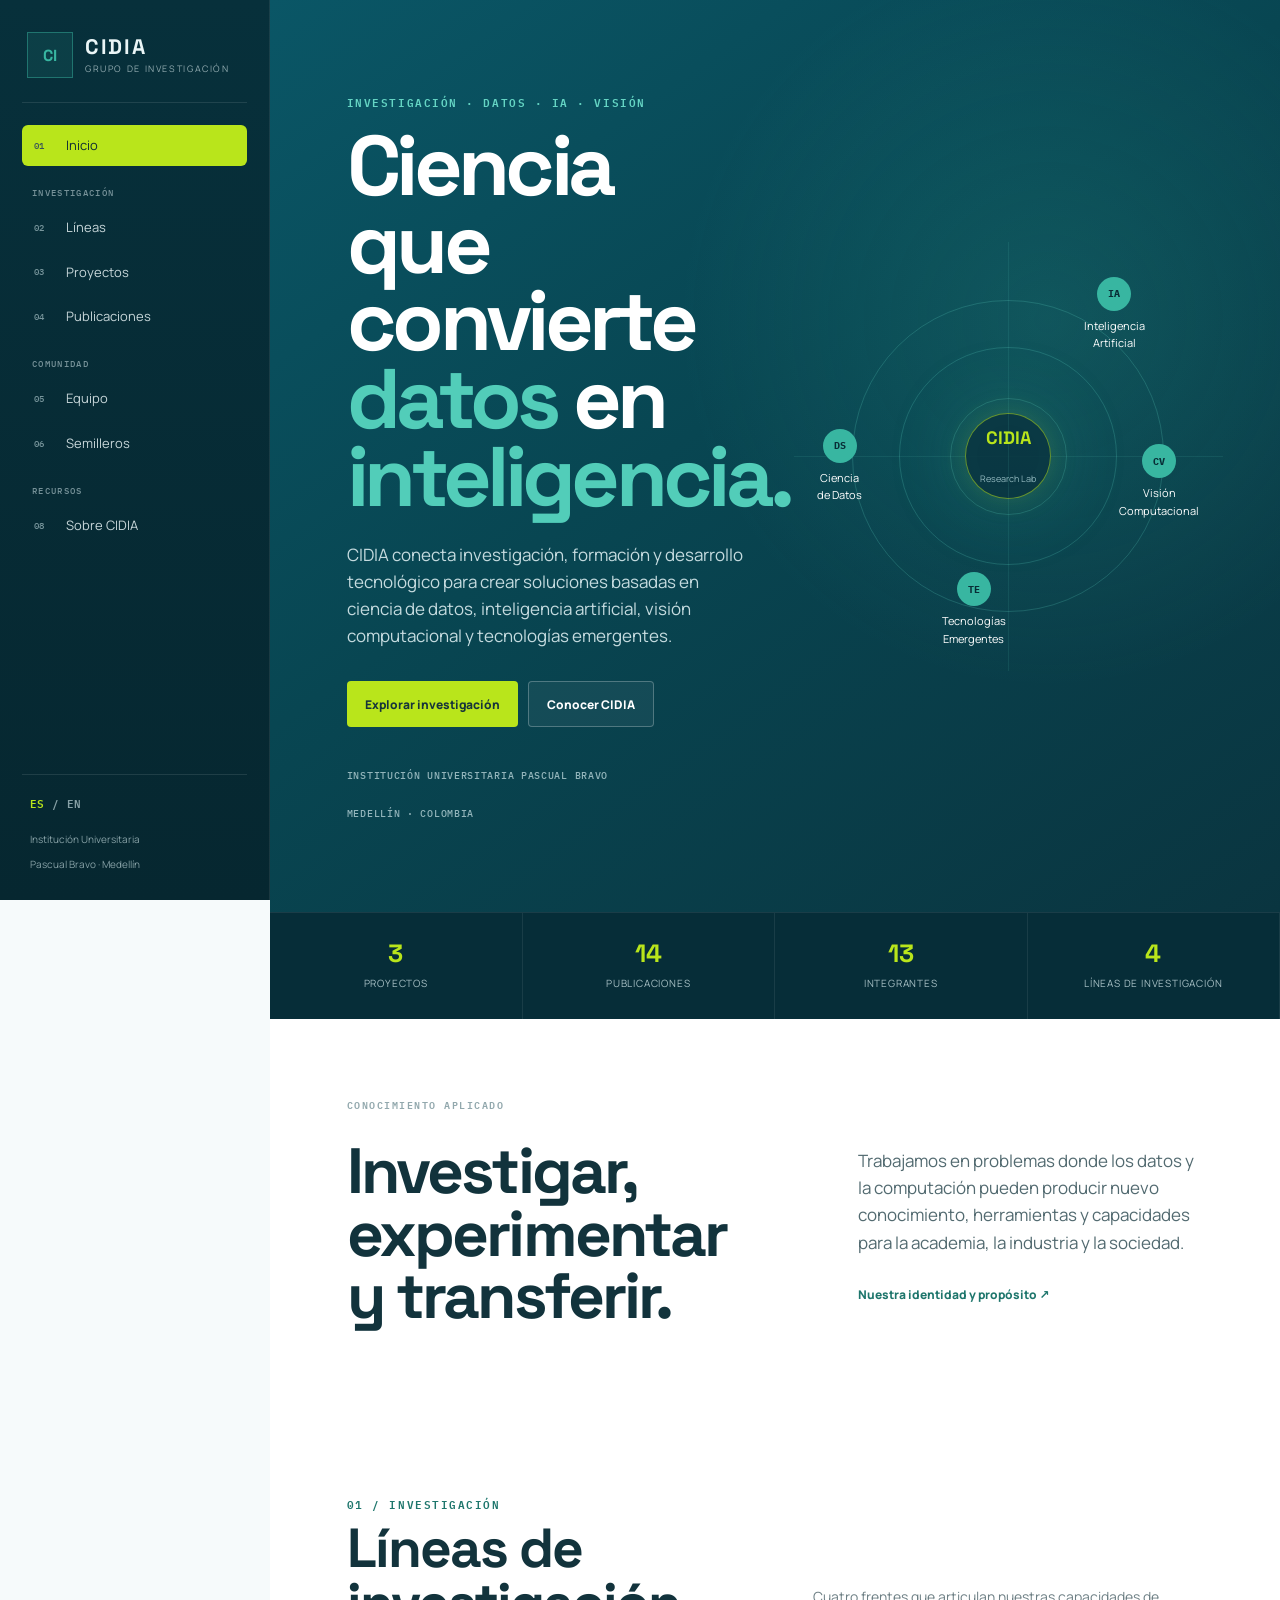
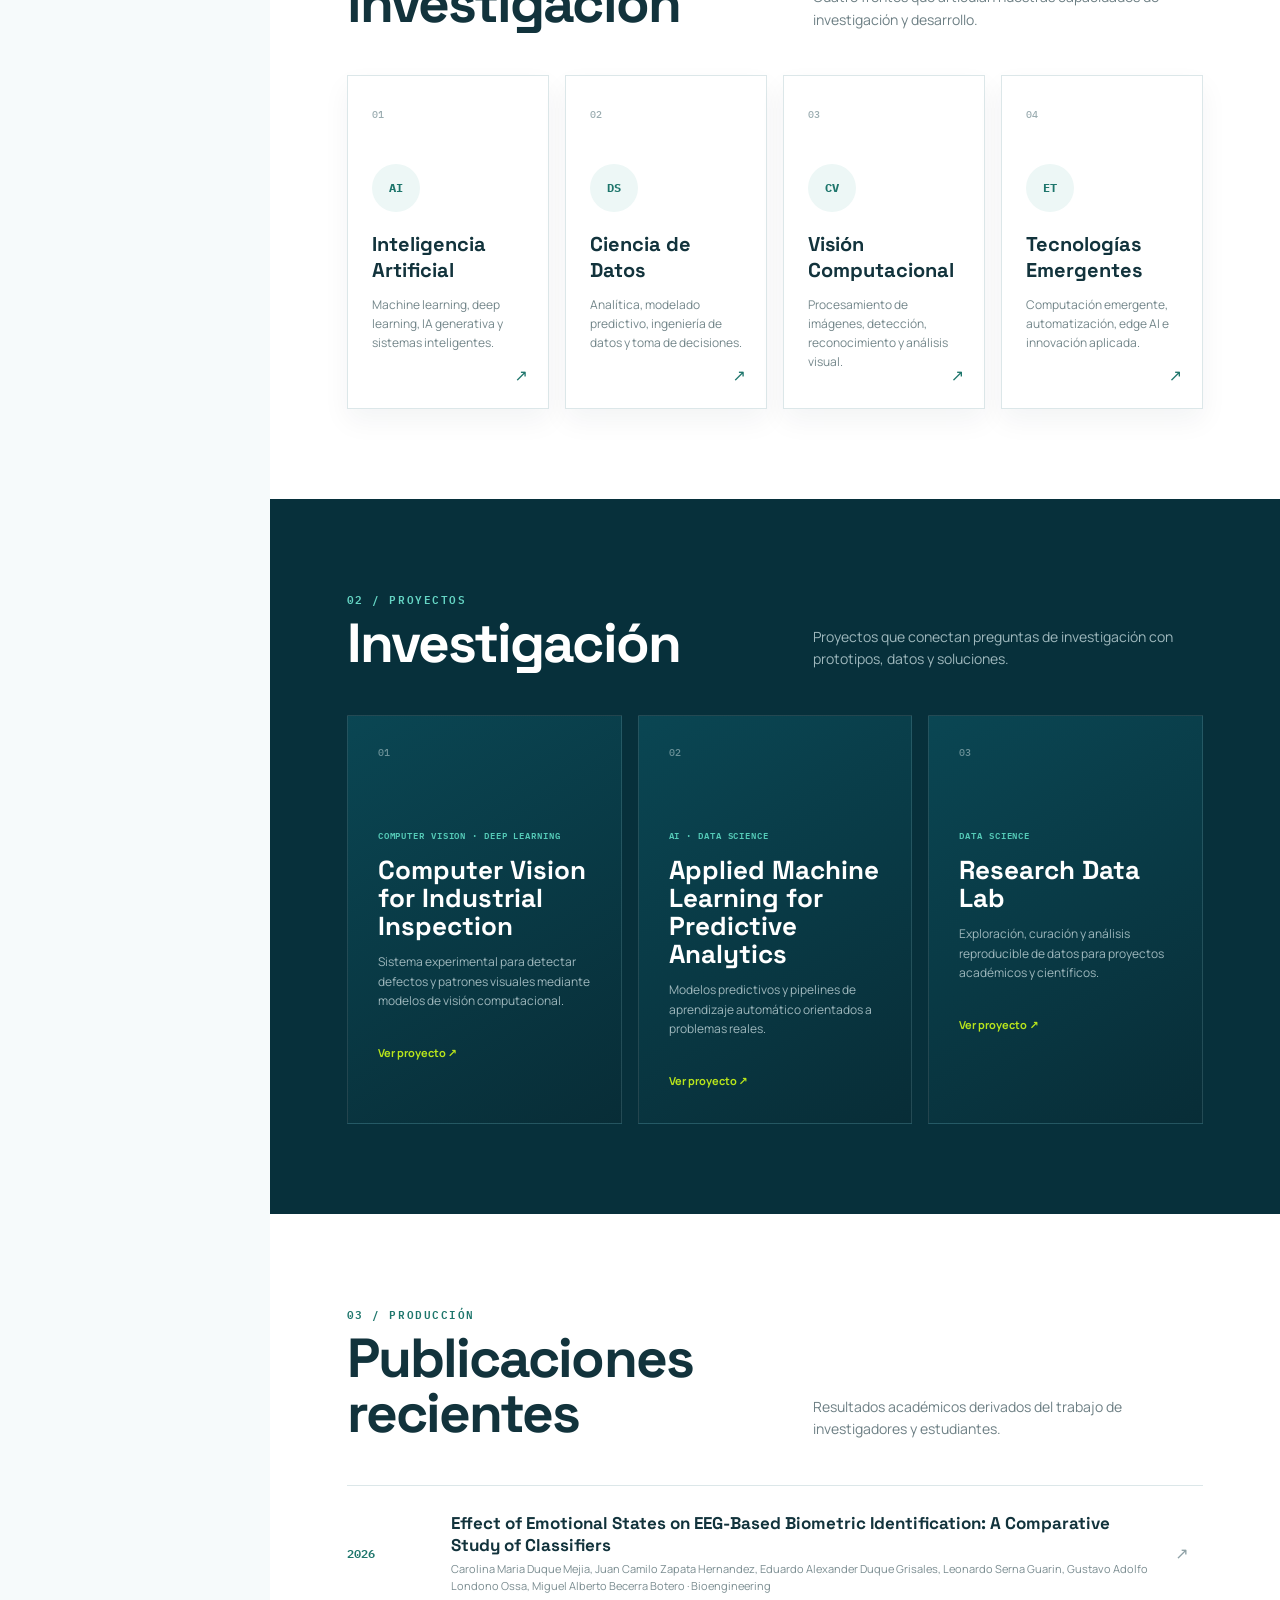
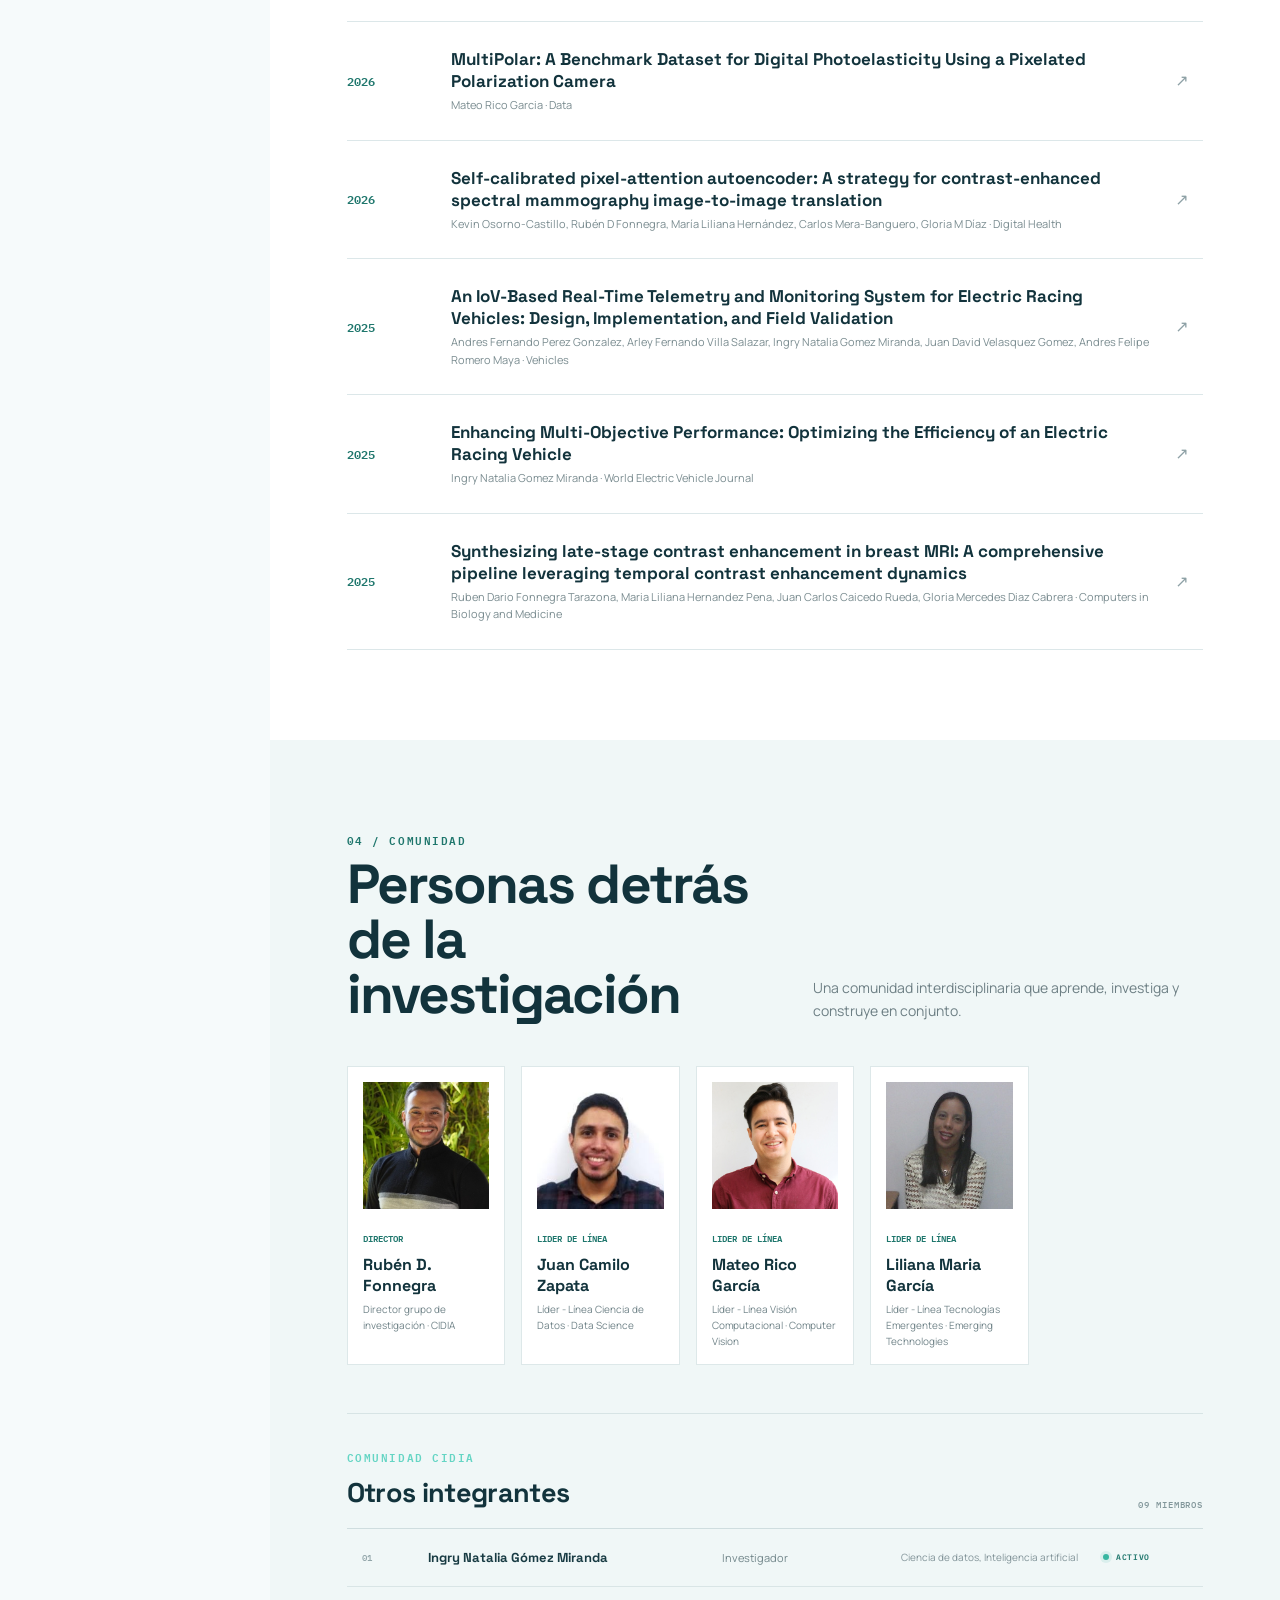
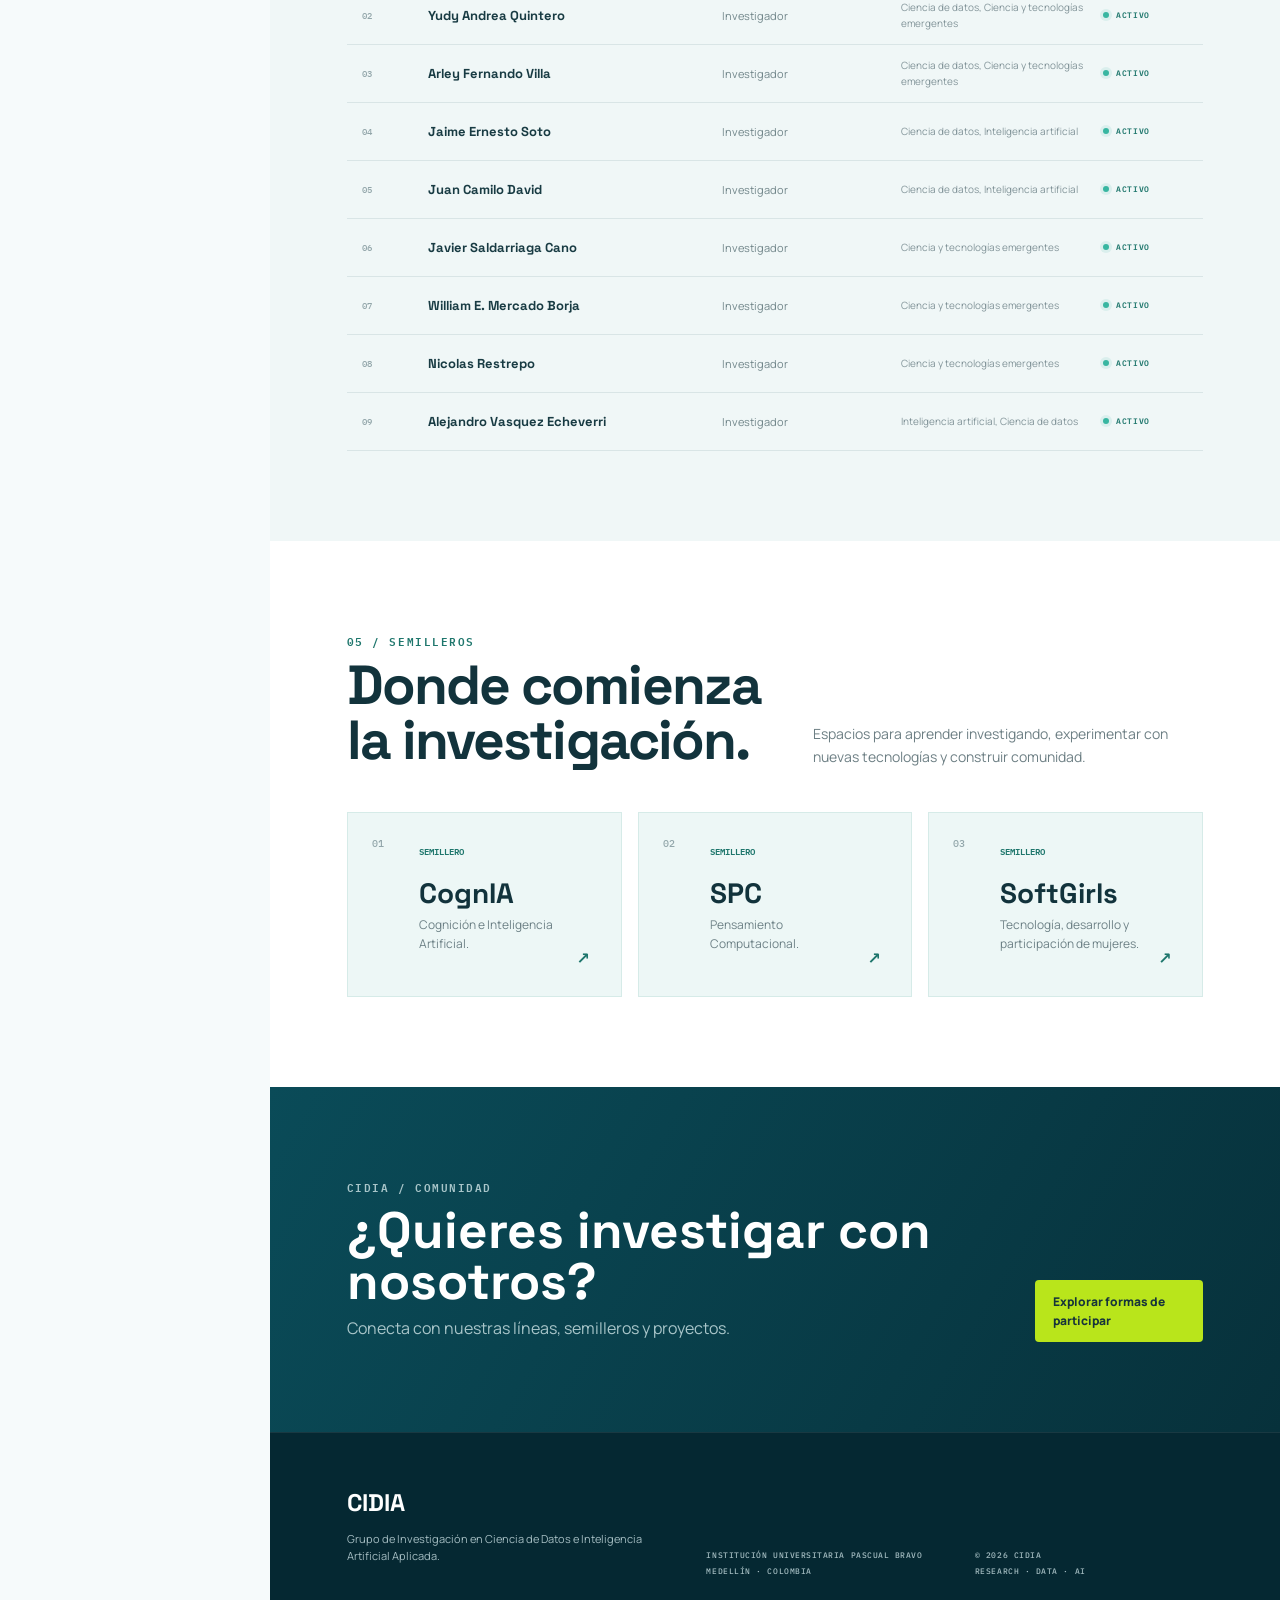
==== commit 92ccdd69: "Updated engine" ====
--- a/index.html
+++ b/index.html
@@ -78,10 +78,10 @@
 
       <p>Recursos</p>
 
-      <a href="page.html?content=pages/open-science">
+      <!-- <a href="page.html?content=pages/open-science">
         <span>07</span>
         Ciencia abierta
-      </a>
+      </a> -->
 
       <a href="page.html?content=pages/about">
         <span>08</span>
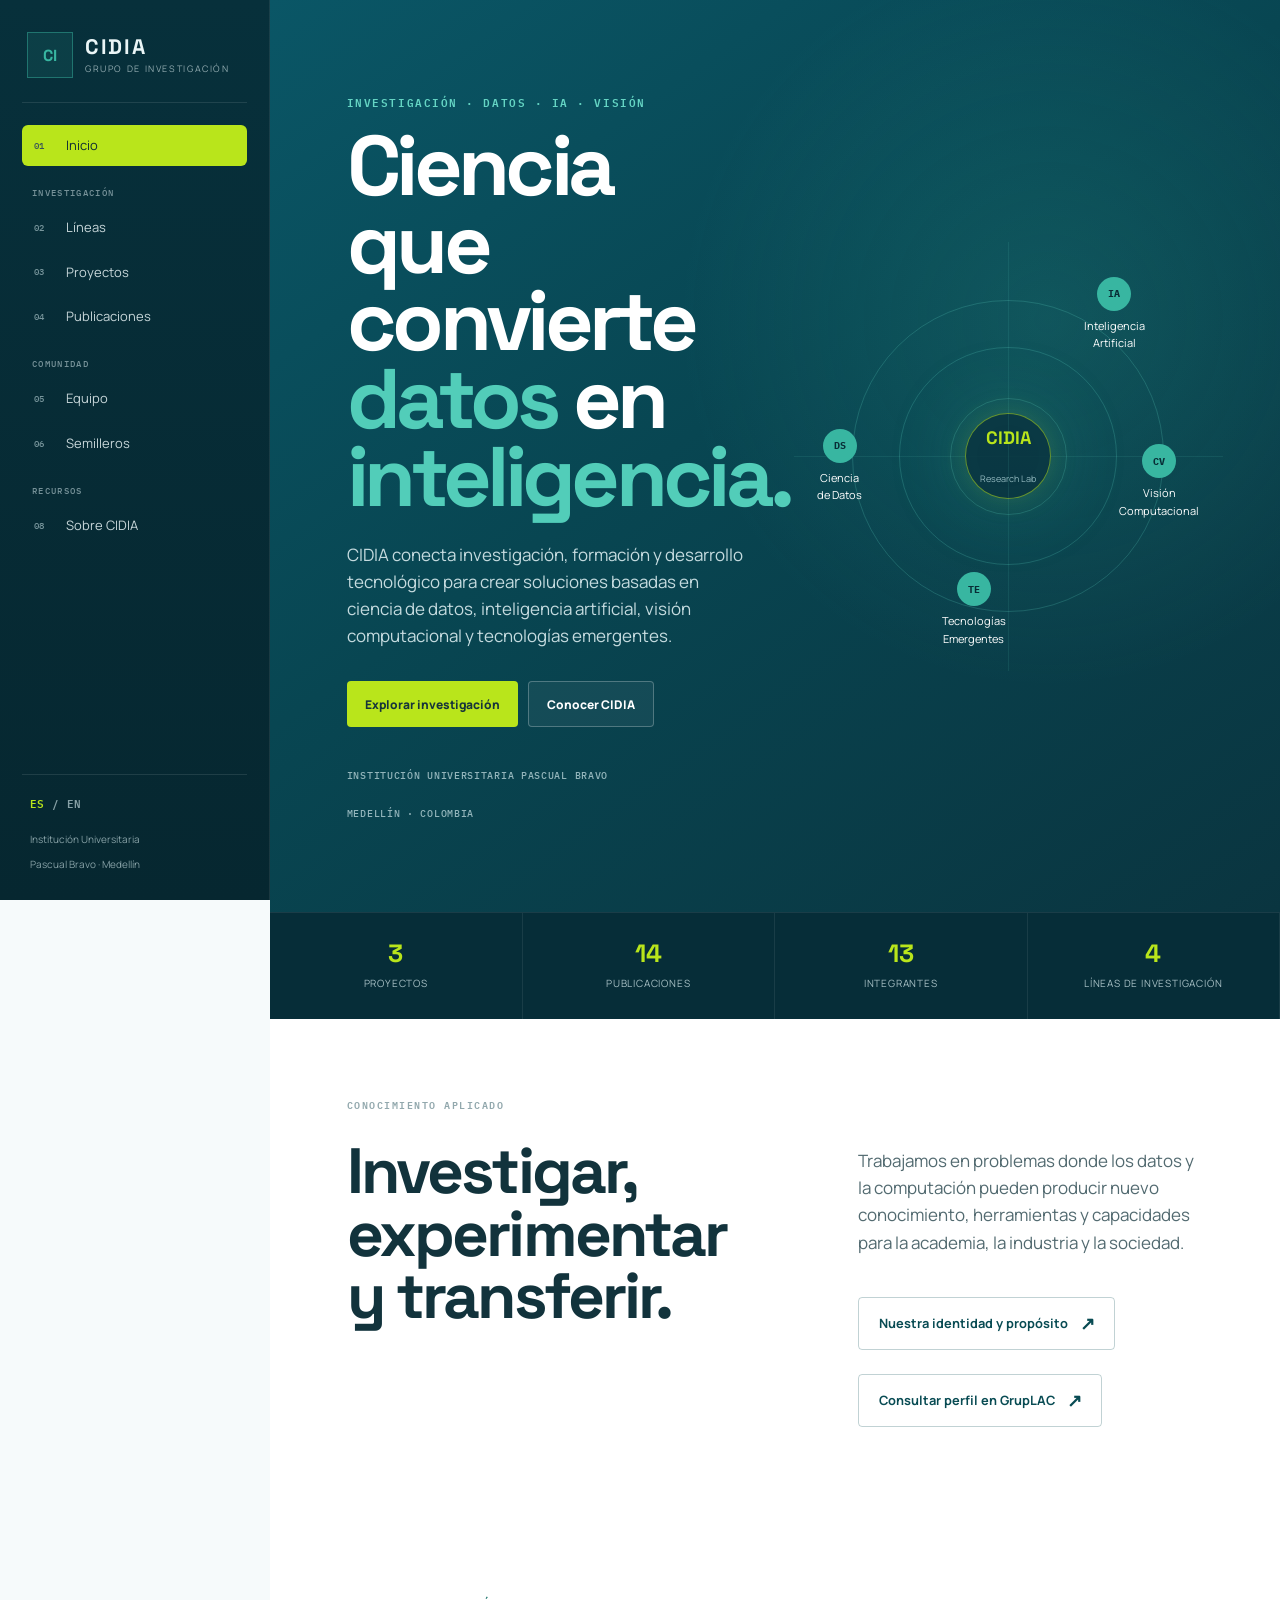
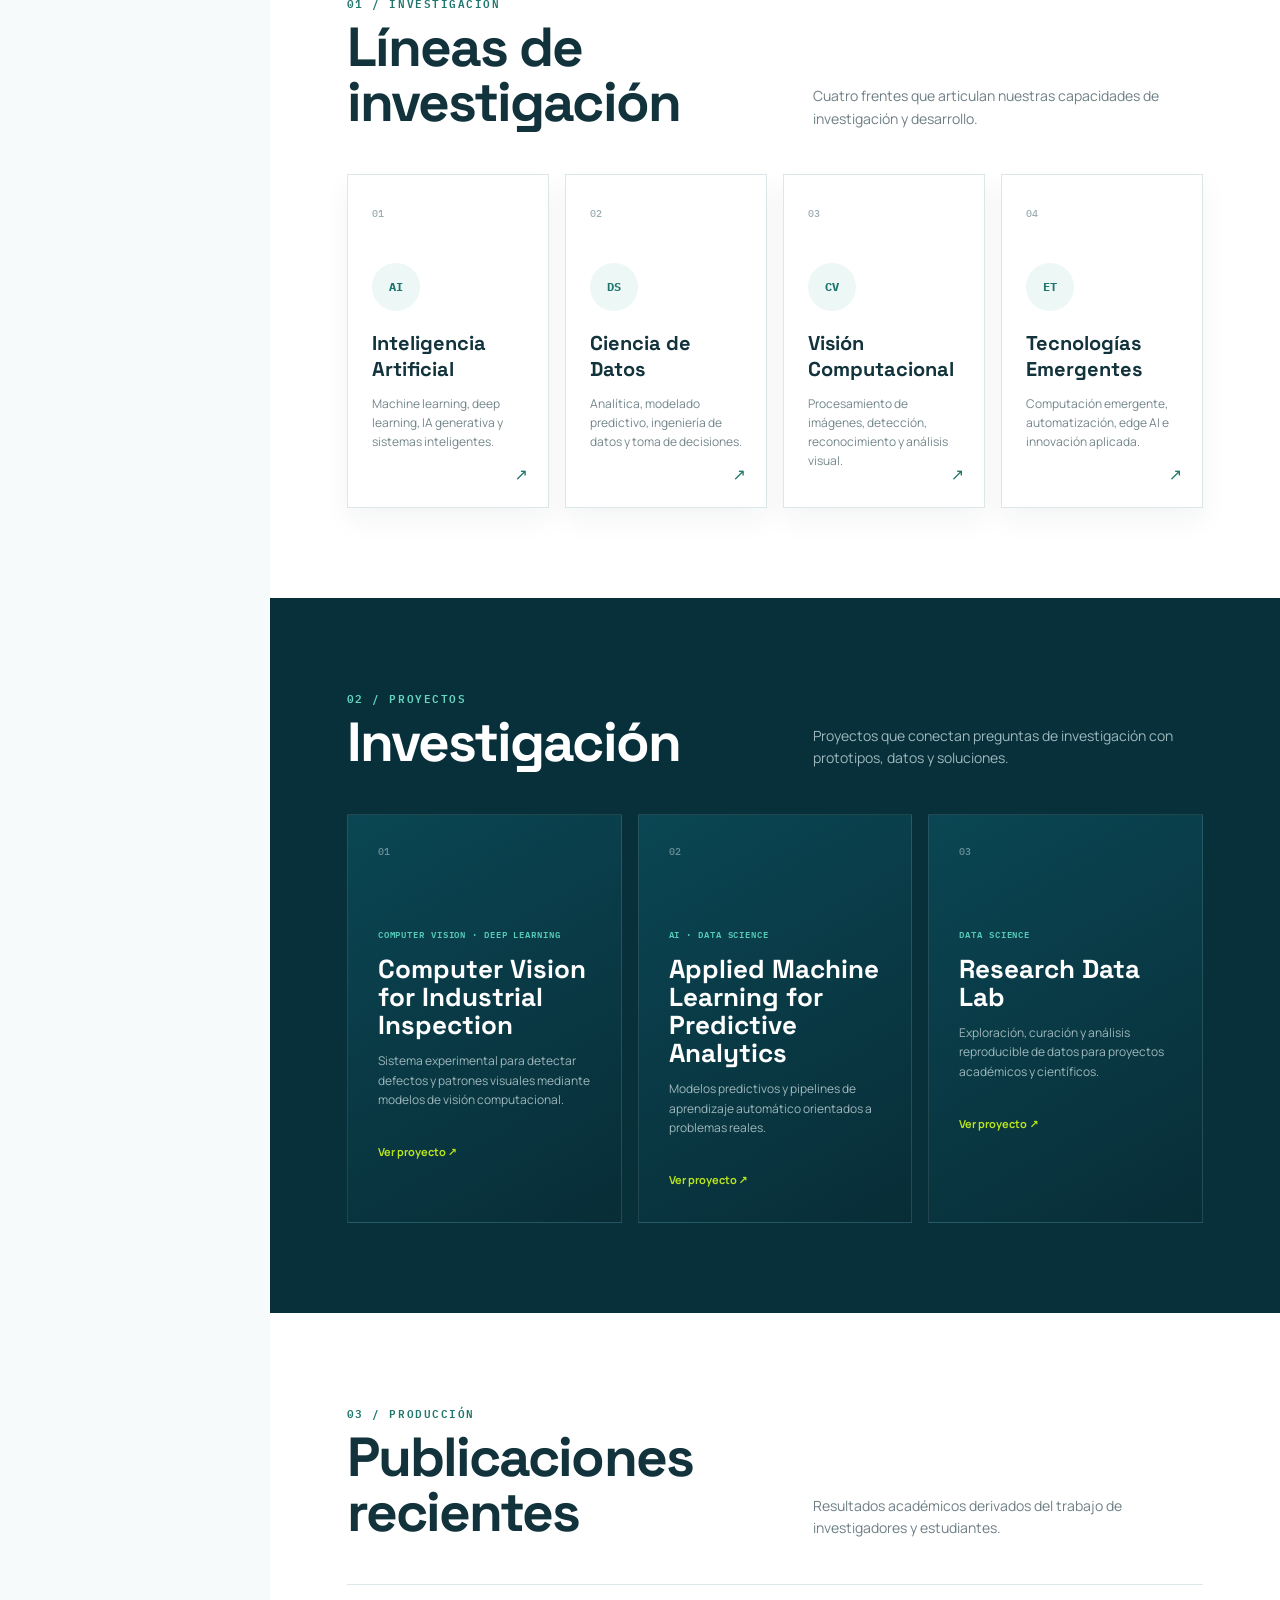
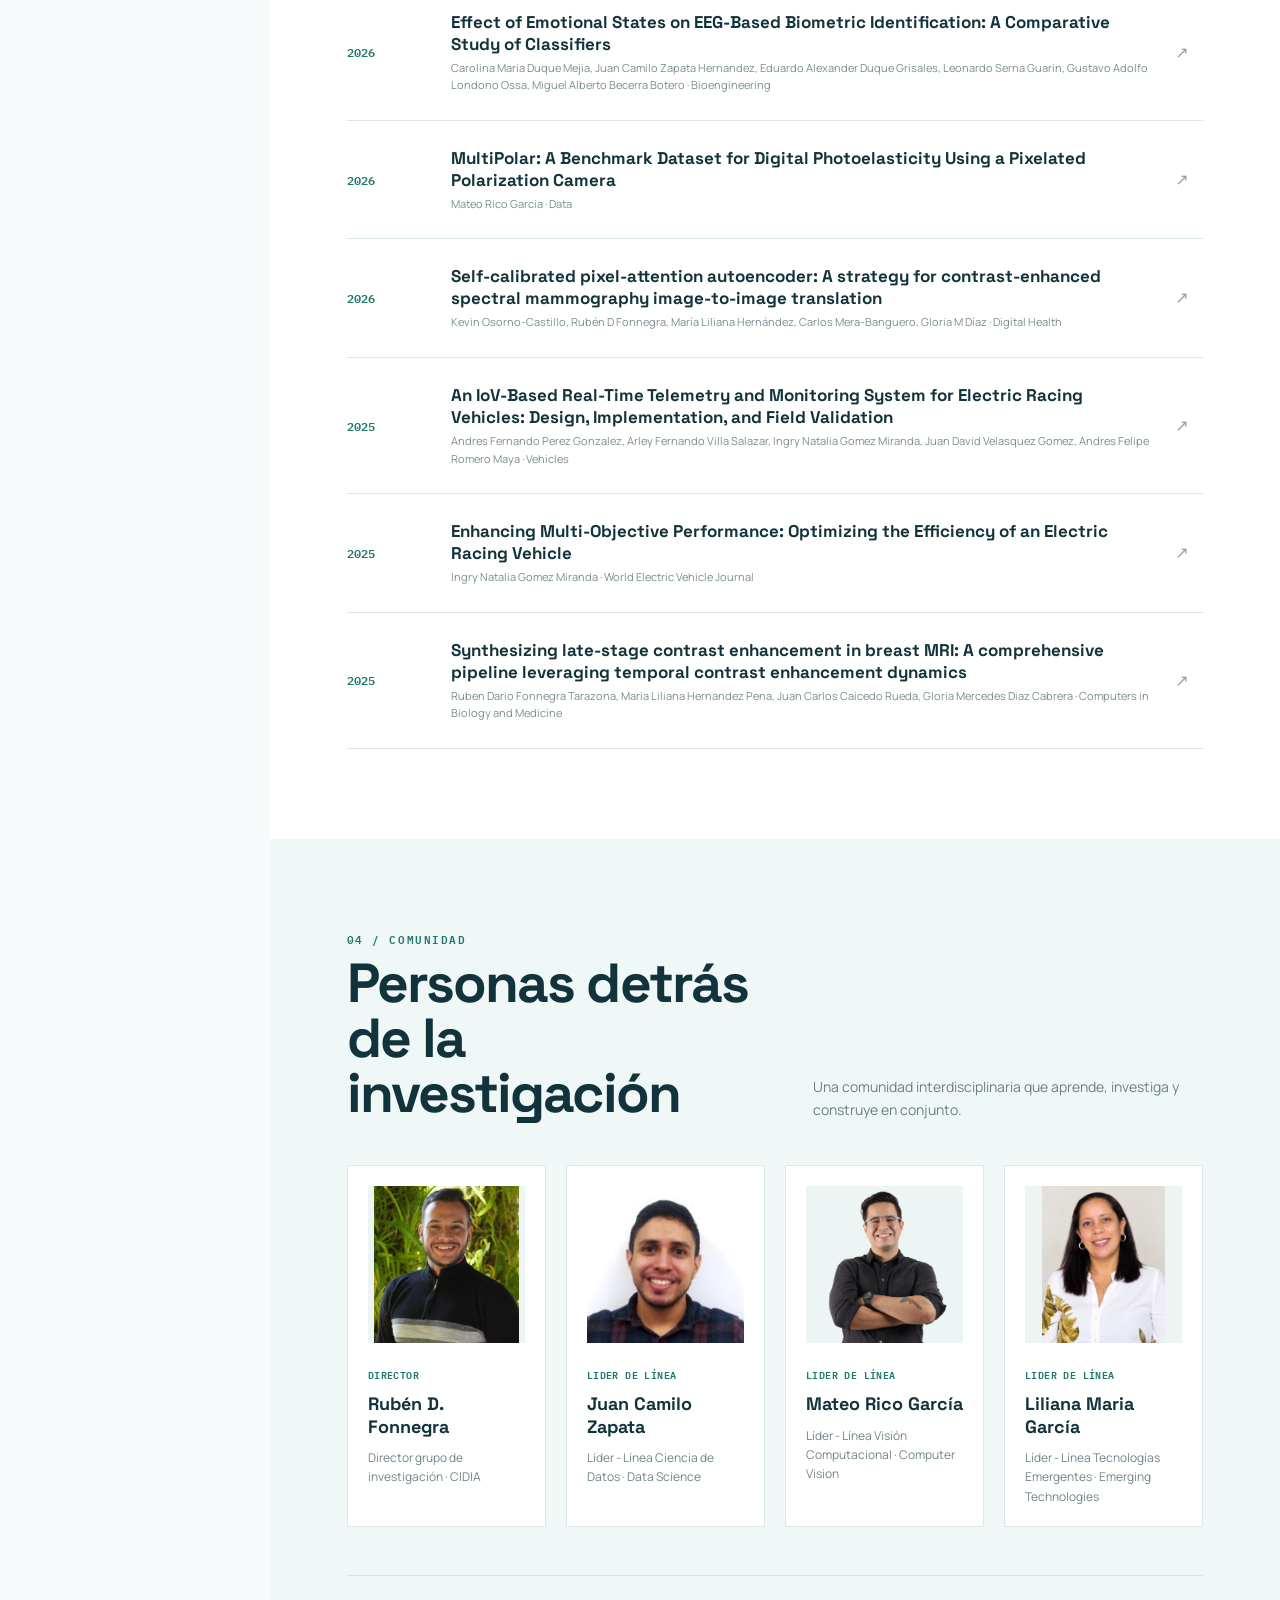
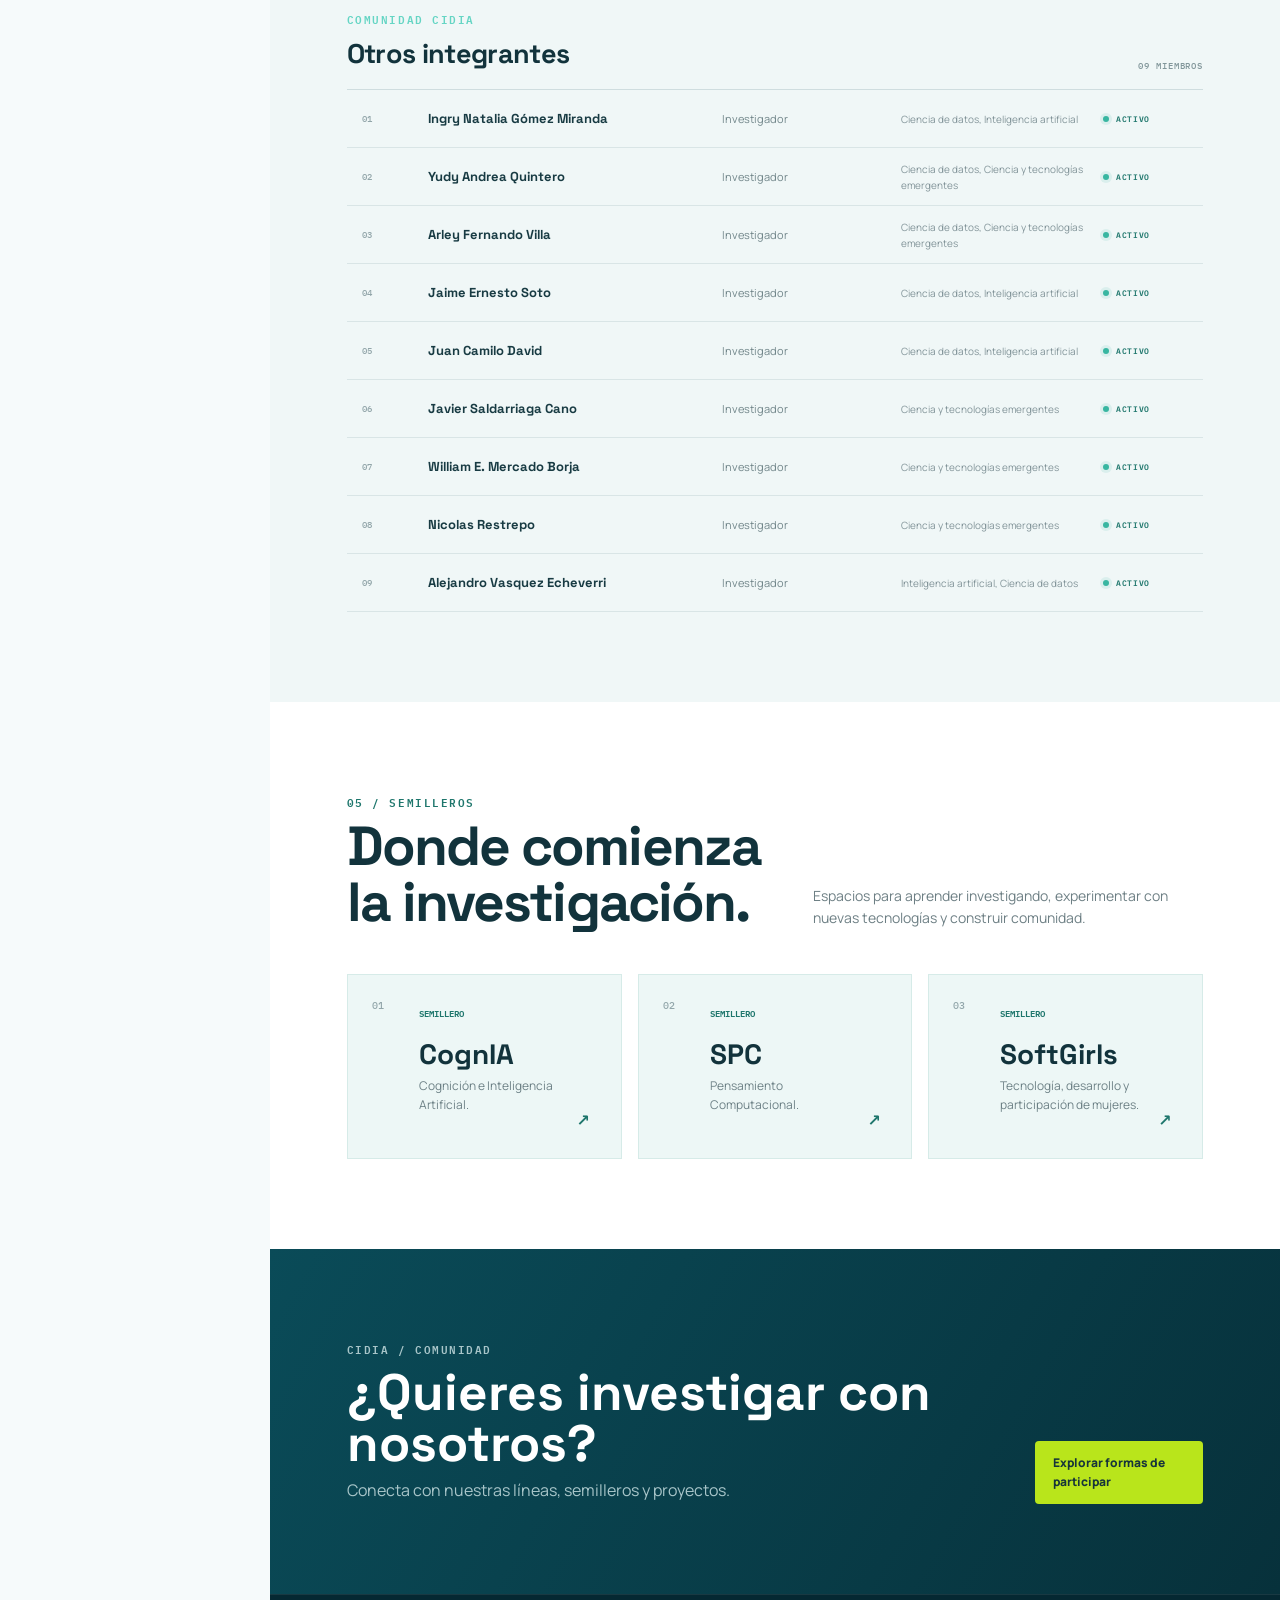
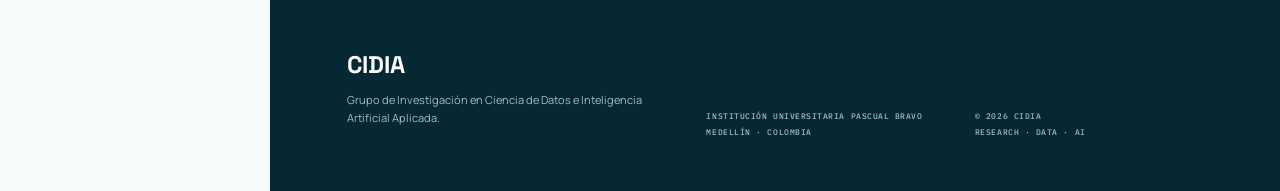
==== commit ee886c95: "Updated content and pictures" ====
--- a/index.html
+++ b/index.html
@@ -270,10 +270,14 @@
           </p>
 
           <a
-            class="text-link"
+            class="button-gruplac"
             href="page.html?content=pages/about">
             Nuestra identidad y propósito
             <span>↗</span>
+          </a>
+
+          <a href="https://scienti.minciencias.gov.co/gruplac/jsp/visualiza/visualizagr.jsp?nro=00000000024978" class="button-gruplac" target="_blank" rel="noopener noreferrer">
+            Consultar perfil en GrupLAC <span aria-hidden="true">↗</span>
           </a>
 
         </div>
--- a/assets/css/styles.css
+++ b/assets/css/styles.css
@@ -791,32 +791,77 @@
    11. PEOPLE
    ========================================================= */
 
+/* ---------------------------------------------------------
+   11.1 PEOPLE GRID
+   --------------------------------------------------------- */
+
 .people-grid {
-  grid-template-columns: repeat(5, 1fr);
-}
+  display: grid;
+  grid-template-columns: repeat(4, minmax(0, 1fr));
+  gap: 20px;
+  align-items: stretch;
+}
+
+
+/* ---------------------------------------------------------
+   11.2 PERSON CARD
+   --------------------------------------------------------- */
 
 .person-card {
-  padding: 15px;
-
-  background: white;
+  display: flex;
+  flex-direction: column;
+
+  padding: 20px;
+
+  background: #ffffff;
   border: 1px solid #dde8e9;
-}
+
+  transition:
+    transform 0.25s ease,
+    box-shadow 0.25s ease,
+    border-color 0.25s ease;
+}
+
+.person-card:hover {
+  transform: translateY(-4px);
+  border-color: var(--teal);
+  box-shadow: 0 12px 30px rgba(8, 43, 54, 0.08);
+}
+
+
+/* ---------------------------------------------------------
+   11.3 PROFILE IMAGE
+   --------------------------------------------------------- */
 
 .person-image {
-  aspect-ratio: 1;
-  margin-bottom: 15px;
+  width: 100%;
+  aspect-ratio: 1 / 1;
+
+  display: flex;
+  align-items: center;
+  justify-content: center;
+
+  margin-bottom: 22px;
 
   overflow: hidden;
-  background: #dce9e9;
+  background: #edf4f4;
 }
 
 .person-image img {
+  display: block;
+
   width: 100%;
   height: 100%;
-  object-fit: cover;
-}
+
+  /* Display the complete image without cropping */
+  object-fit: contain;
+  object-position: center;
+}
+
+/* Placeholder when no image is available */
 
 .person-image span {
+  width: 100%;
   height: 100%;
 
   display: grid;
@@ -826,21 +871,74 @@
   font: 700 50px "Space Grotesk";
 }
 
+
+/* ---------------------------------------------------------
+   11.4 PERSON INFORMATION
+   --------------------------------------------------------- */
+
 .person-card small {
+  display: block;
+
+  margin-bottom: 10px;
+
   color: var(--teal-dark);
-  font: 600 9px "IBM Plex Mono";
+  font: 600 10px "IBM Plex Mono";
+
+  letter-spacing: 0.04em;
+  text-transform: uppercase;
 }
 
 .person-card h3 {
-  margin: 5px 0;
-  font: 700 16px "Space Grotesk";
+  margin: 0 0 10px;
+
+  color: var(--ink);
+  font: 700 18px/1.25 "Space Grotesk";
 }
 
 .person-card p {
   margin: 0;
+
   color: #718489;
-  font-size: 10px;
-}
+  font-size: 12px;
+  line-height: 1.6;
+}
+
+
+/* ---------------------------------------------------------
+   11.5 RESPONSIVE
+   --------------------------------------------------------- */
+
+/* Medium screens */
+
+@media (max-width: 1200px) {
+  .people-grid {
+    grid-template-columns: repeat(2, minmax(0, 1fr));
+  }
+}
+
+/* Mobile screens */
+
+@media (max-width: 620px) {
+  .people-grid {
+    grid-template-columns: 1fr;
+    gap: 16px;
+  }
+
+  .person-card {
+    padding: 16px;
+  }
+
+  .person-image {
+    aspect-ratio: 4 / 3;
+    margin-bottom: 18px;
+  }
+
+  .person-card h3 {
+    font-size: 17px;
+  }
+}
+   
+
 
 /* =========================================================
    11.1 COMMUNITY DIRECTORY
@@ -1380,54 +1478,102 @@
 }
 
 
-/* Leader card */
+/* =========================================================
+   SEEDBED — LEADER CARD
+   ========================================================= */
+
+/* ---------------------------------------------------------
+   1. Leader container
+   --------------------------------------------------------- */
 
 .seedbed-leader {
   position: relative;
+
   display: grid;
-  grid-template-columns: 150px 1fr;
-  gap: 28px;
+  grid-template-columns: 180px minmax(0, 1fr);
   align-items: center;
+  gap: 35px;
+
   margin: 35px 0 55px;
-  padding: 25px;
+  padding: 30px;
+
   overflow: hidden;
-  background: linear-gradient(120deg, #082f39, #0a4653);
+
+  background: linear-gradient(
+    120deg,
+    #082f39 0%,
+    #0a4653 100%
+  );
+
   color: white;
 }
+
+
+/* ---------------------------------------------------------
+   2. Decorative circles
+   --------------------------------------------------------- */
 
 .seedbed-leader::after {
   content: "";
+
   position: absolute;
   width: 230px;
   height: 230px;
+
   right: -90px;
   top: -100px;
-  border: 1px solid rgba(56, 182, 161, .18);
+
+  border: 1px solid rgba(56, 182, 161, 0.18);
   border-radius: 50%;
+
   box-shadow:
-    0 0 0 35px rgba(56, 182, 161, .035),
-    0 0 0 70px rgba(56, 182, 161, .025);
+    0 0 0 35px rgba(56, 182, 161, 0.035),
+    0 0 0 70px rgba(56, 182, 161, 0.025);
+
   pointer-events: none;
 }
+
+
+/* ---------------------------------------------------------
+   3. Leader photograph
+   --------------------------------------------------------- */
 
 .seedbed-leader-photo {
   position: relative;
   z-index: 1;
-  width: 150px;
-  aspect-ratio: 1;
+
+  width: 100%;
+  aspect-ratio: 3 / 4;
+
+  display: flex;
+  align-items: center;
+  justify-content: center;
+
   overflow: hidden;
-  background: #dce9e9;
+
+  background: rgba(255, 255, 255, 0.06);
 }
 
 .seedbed-leader-photo img {
+  display: block;
+
   width: 100%;
   height: 100%;
-  object-fit: cover;
-}
+
+  /* Show the complete photograph */
+  object-fit: contain;
+  object-position: center;
+}
+
+
+/* ---------------------------------------------------------
+   4. Leader information
+   --------------------------------------------------------- */
 
 .seedbed-leader-info {
   position: relative;
   z-index: 1;
+  min-width: 0;
 }
 
 .seedbed-leader-info .seedbed-role {
@@ -1435,16 +1581,68 @@
 }
 
 .seedbed-leader-info h3 {
-  margin: 4px 0 !important;
+  margin: 4px 0 10px !important;
+
   color: white !important;
-  font: 700 28px "Space Grotesk" !important;
+
+  font: 700 28px/1.2 "Space Grotesk" !important;
 }
 
 .seedbed-leader-info > p {
   margin: 0 0 20px;
+
   color: #a9c2c7;
   font-size: 12px;
-}
+  line-height: 1.6;
+}
+
+
+/* ---------------------------------------------------------
+   5. Responsive — tablets
+   --------------------------------------------------------- */
+
+@media (max-width: 768px) {
+
+  .seedbed-leader {
+    grid-template-columns: 150px minmax(0, 1fr);
+    gap: 24px;
+    padding: 25px;
+  }
+
+  .seedbed-leader-info h3 {
+    font-size: 24px !important;
+  }
+
+}
+
+
+/* ---------------------------------------------------------
+   6. Responsive — mobile
+   --------------------------------------------------------- */
+
+@media (max-width: 520px) {
+
+  .seedbed-leader {
+    grid-template-columns: 1fr;
+    gap: 22px;
+    padding: 24px;
+  }
+
+  .seedbed-leader-photo {
+    width: min(100%, 220px);
+    margin: 0 auto;
+  }
+
+  .seedbed-leader-info {
+    text-align: center;
+  }
+
+  .seedbed-leader-info h3 {
+    font-size: 24px !important;
+  }
+
+}
+
 
 
 /* Email button */
@@ -1564,6 +1762,28 @@
   background: #f7fbfb;
 }
 
+.button-gruplac {
+  display: inline-flex;
+  align-items: center;
+  gap: .75rem;
+  margin-top: 1.5rem;
+  padding: .85rem 1.2rem;
+  border: 1px solid rgba(8, 75, 83, .25);
+  border-radius: 4px;
+  color: #084b53;
+  background: transparent;
+  font: 700 .8rem "Manrope", sans-serif;
+  text-decoration: none;
+  transition: background .2s ease, border-color .2s ease, transform .2s ease;
+}
+
+.button-gruplac:hover {
+  background: rgba(8, 75, 83, .06);
+  border-color: #084b53;
+  transform: translateY(-2px);
+}
+
+.button-gruplac span { font-size: 1.1rem; }
 
 
 /* =========================================================
